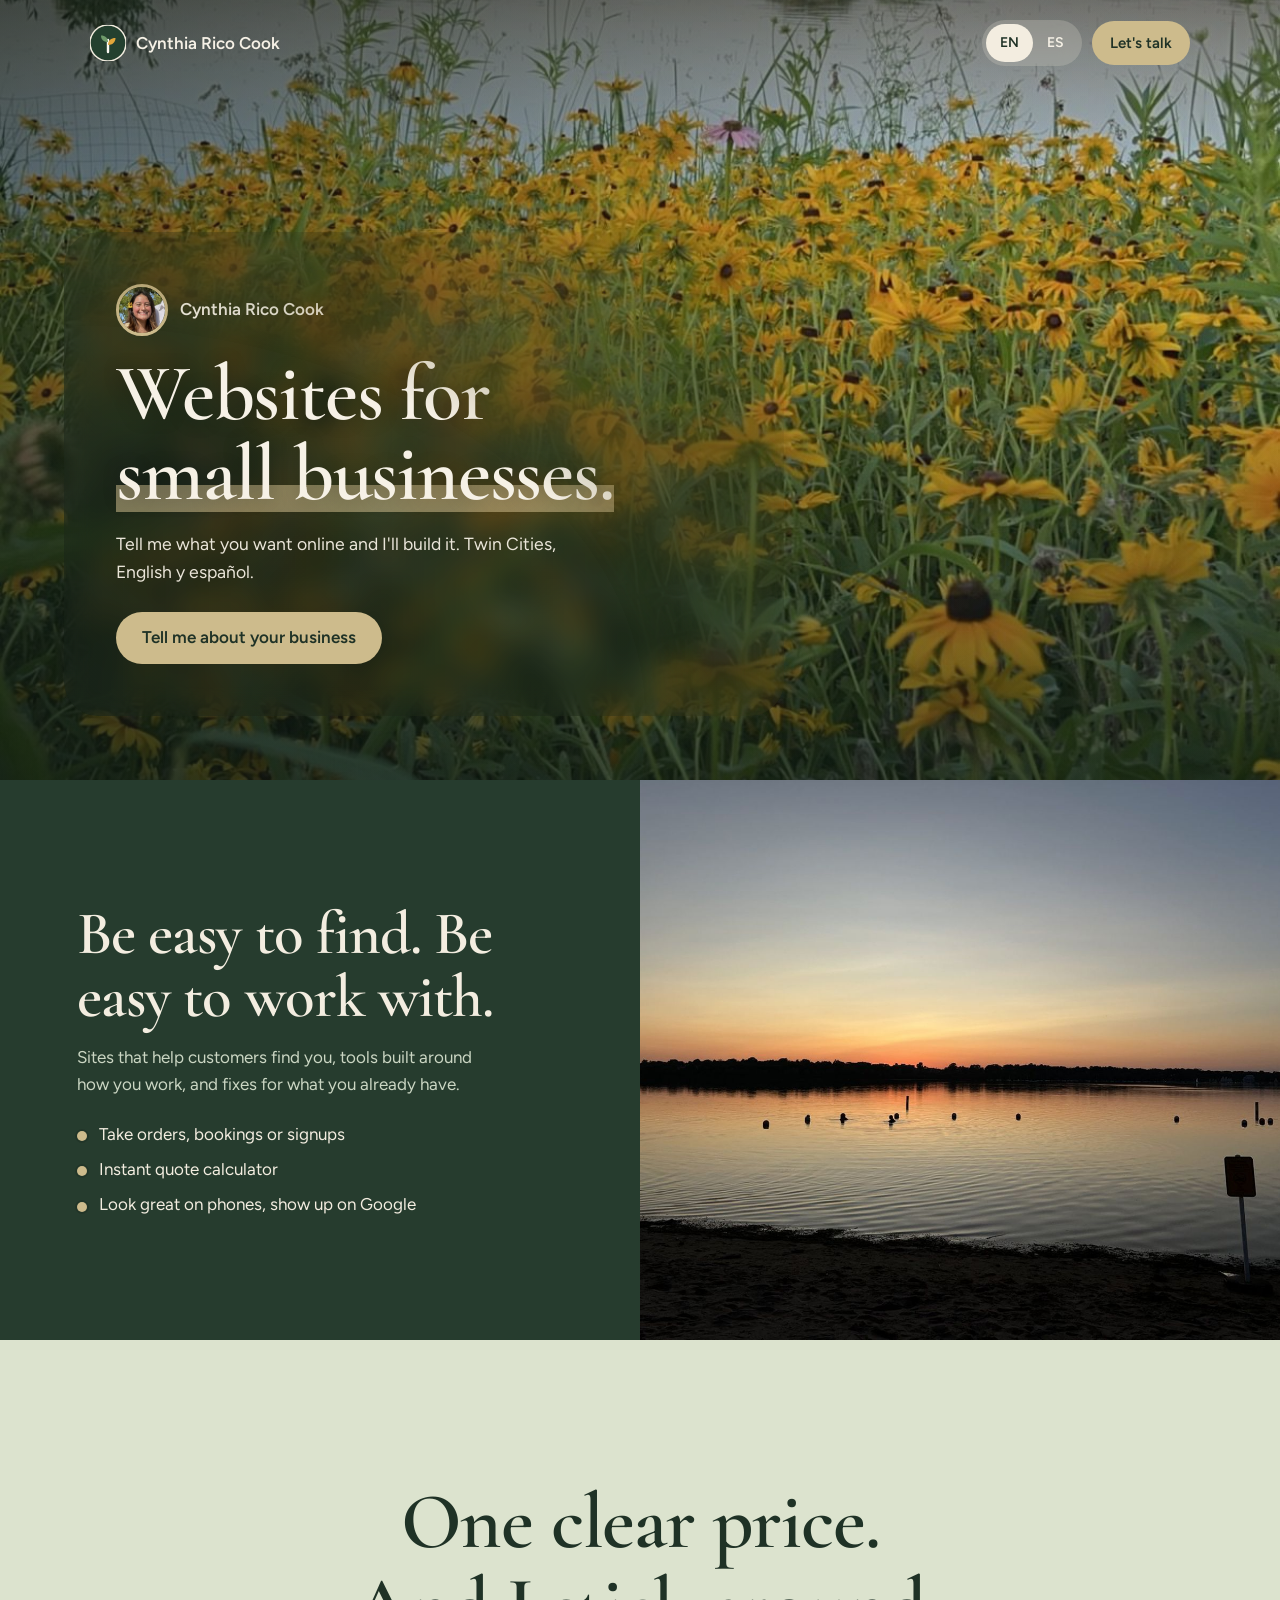
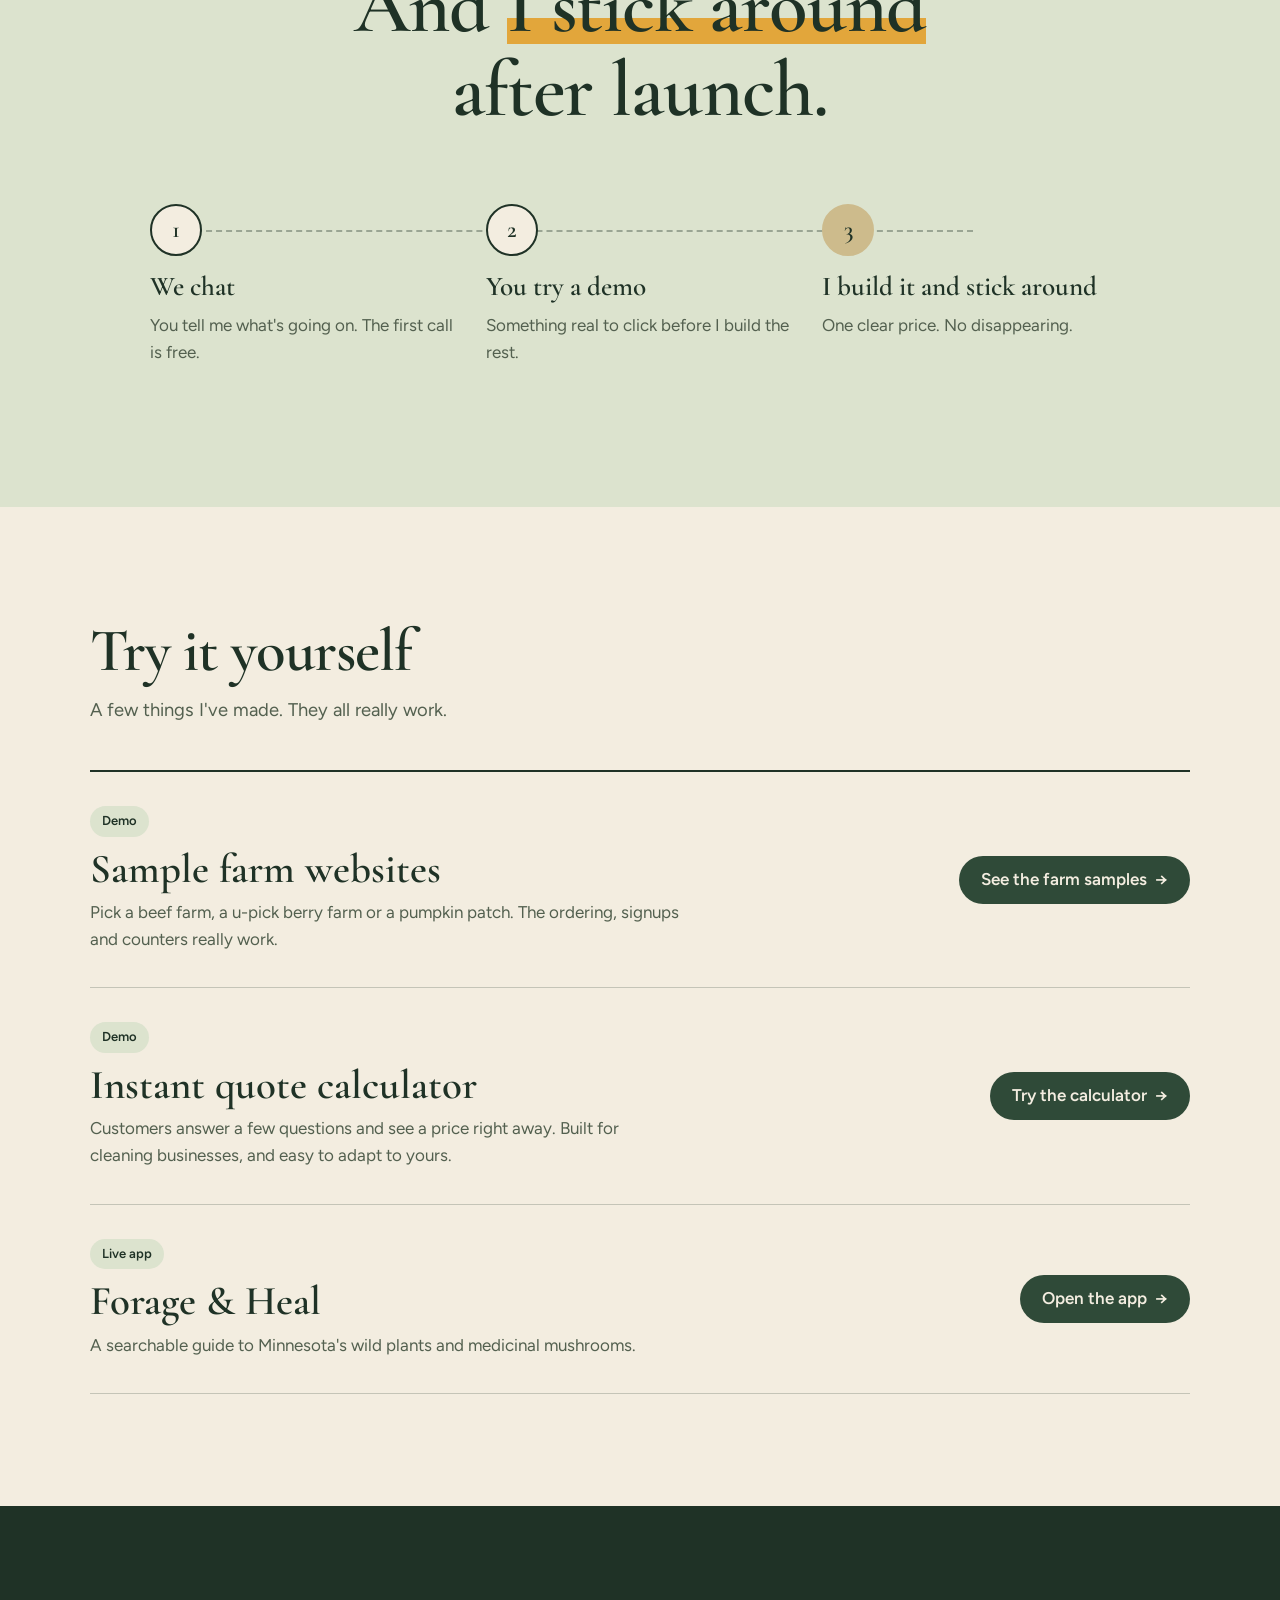
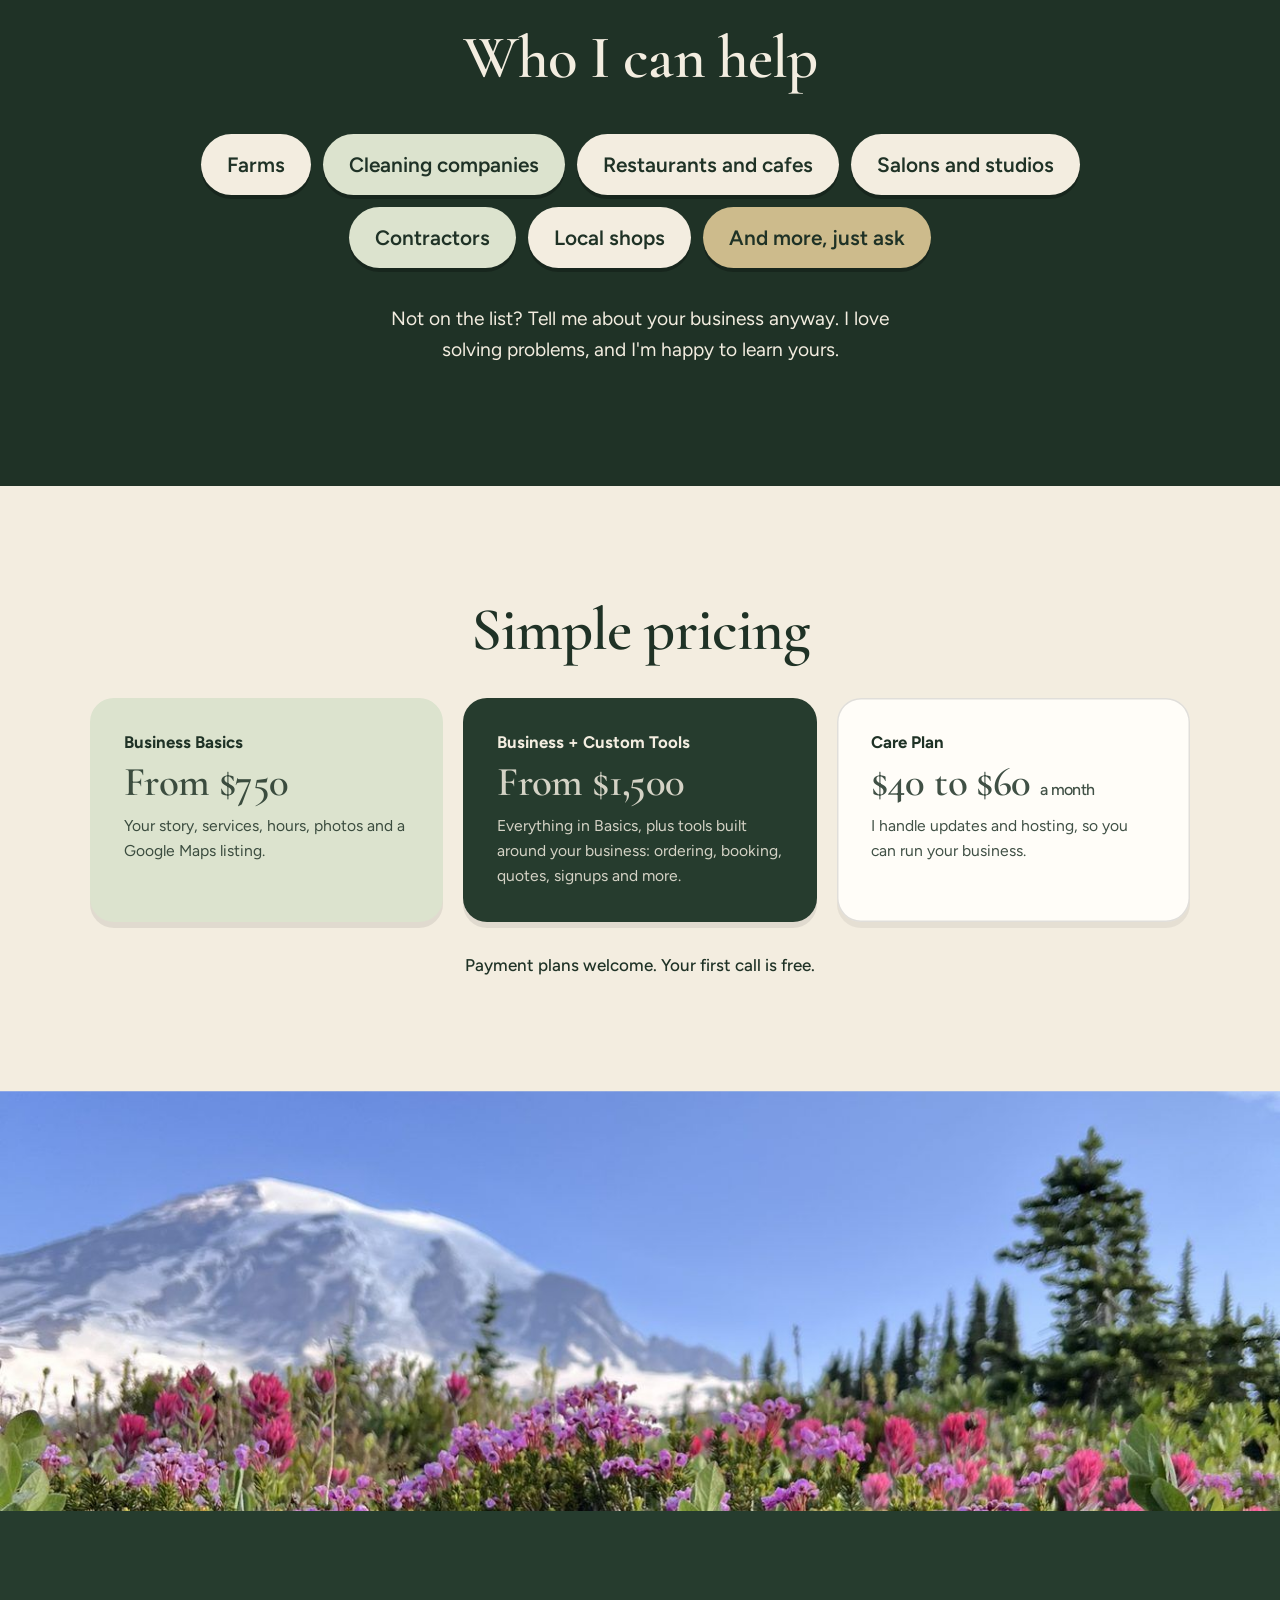
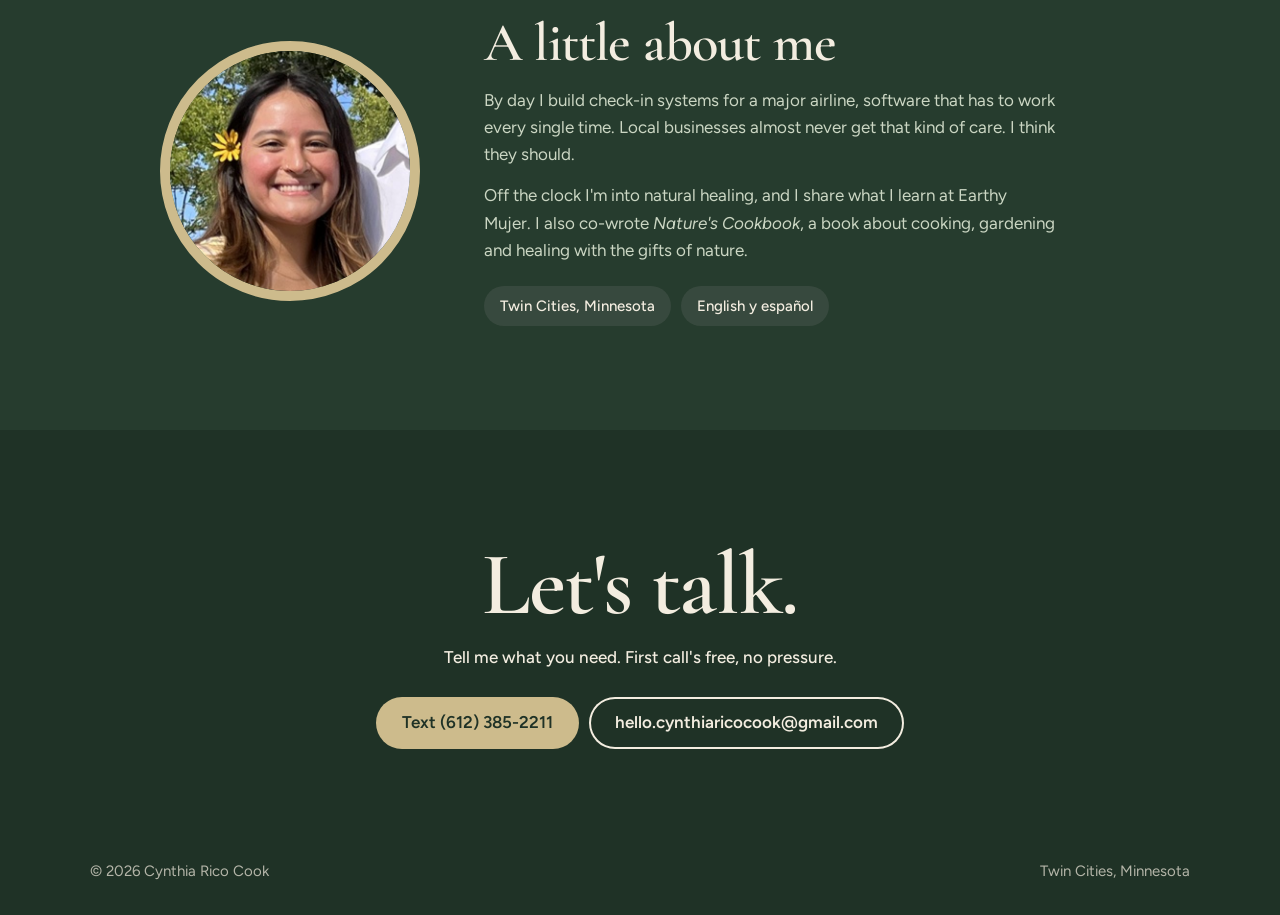
==== index.html @ c1bef74e "Remove services rows, turn demos into text rows Co-Authored-By: Claude Sonnet 5.5 <noreply@anthropic" ====
<!DOCTYPE html>

<html lang="en">
<head>
<meta charset="utf-8"/>
<meta content="width=device-width, initial-scale=1" name="viewport"/>
<title>Cynthia Rico Cook | Websites and web tools for your business</title>
<meta content="I build websites and web tools for your business: sites that get you found, tools built around how you work, and fixes for what you already have. English y español. Twin Cities, Minnesota." name="description"/>
<link href="https://ricocynthia.github.io/web/" rel="canonical"/>
<link href="https://ricocynthia.github.io/web/" hreflang="en" rel="alternate"/>
<link href="https://ricocynthia.github.io/web/es/" hreflang="es" rel="alternate"/>
<link href="https://ricocynthia.github.io/web/" hreflang="x-default" rel="alternate"/>
<link href="favicon.svg" rel="icon" type="image/svg+xml"/>
<meta content="website" property="og:type"/>
<meta content="Cynthia Rico Cook" property="og:site_name"/>
<meta content="Cynthia Rico Cook | Websites and web tools for your business" property="og:title"/>
<meta content="I build websites and web tools for your business: sites that get you found, tools built around how you work, and fixes for what you already have. English y español. Twin Cities, Minnesota." property="og:description"/>
<meta content="https://ricocynthia.github.io/web/" property="og:url"/>
<meta content="en_US" property="og:locale"/>
<meta content="https://ricocynthia.github.io/web/img/og.jpg" property="og:image"/>
<meta content="1200" property="og:image:width"/>
<meta content="630" property="og:image:height"/>
<meta content="A chaga mushroom shaped like a heart, growing on a birch tree" property="og:image:alt"/>
<meta content="summary_large_image" name="twitter:card"/>
<script type="application/ld+json">{"@context": "https://schema.org", "@type": "ProfessionalService", "name": "Cynthia Rico Cook", "description": "I build websites and web tools for your business: sites that get you found, tools built around how you work, and fixes for what you already have. English y español. Twin Cities, Minnesota.", "url": "https://ricocynthia.github.io/web/", "image": "https://ricocynthia.github.io/web/img/og.jpg", "inLanguage": "en", "knowsLanguage": ["en", "es"], "areaServed": {"@type": "Place", "name": "Minneapolis-Saint Paul, Minnesota"}, "address": {"@type": "PostalAddress", "addressRegion": "MN", "addressCountry": "US"}, "founder": {"@type": "Person", "name": "Cynthia Rico Cook"}, "makesOffer": [{"@type": "Offer", "itemOffered": {"@type": "Service", "name": "Websites"}}, {"@type": "Offer", "itemOffered": {"@type": "Service", "name": "Custom web tools for small businesses"}}, {"@type": "Offer", "itemOffered": {"@type": "Service", "name": "Website fixes and upkeep"}}]}</script>
<link href="https://fonts.googleapis.com" rel="preconnect"/>
<link crossorigin="" href="https://fonts.gstatic.com" rel="preconnect"/>
<link href="https://fonts.googleapis.com/css2?family=Cormorant+Garamond:wght@500;600&amp;family=Figtree:wght@400;500;600;700&amp;display=swap" rel="stylesheet"/>
<style>
/* Client site, chapters layout. Botanical palette: deep green, cream, sage, soft gold. Each section has its own shape. */
:root{
  --cream:#F3EDE0; --ink:#1F3226; --soft:#53604F; --gold:#CDBB8C; --marker:#E2A63B;
  --green:#263C2E; --deep:#1F3226; --sage:#DCE3CE; --btn:#2F4A38; --sage-text:#CBD6C3;
  --serif:'Cormorant Garamond',Georgia,serif; --sans:'Figtree',system-ui,sans-serif;
  --ease:cubic-bezier(.23,1,.32,1);
}
*{box-sizing:border-box}
html{scroll-behavior:smooth}
body{background:var(--cream);color:var(--ink);font:400 17px/1.6 var(--sans);margin:0;overflow-x:hidden}
h1,h2,h3,p,ul,ol{margin:0}
h1,h2,.big,.price{font-family:var(--serif);font-weight:600;letter-spacing:-.015em;text-wrap:balance}
a{color:inherit}
img{display:block;max-width:100%}
:focus-visible{outline:3px solid var(--marker);outline-offset:3px;border-radius:6px}
.in{width:min(1100px,100% - 32px);margin-inline:auto}
section,header{position:relative}
u{text-decoration:none;background:linear-gradient(transparent 62%,var(--gold) 62% 90%,transparent 90%) no-repeat;background-size:100% 100%;transition:background-size .8s var(--ease) .35s}
u.gd{background-image:linear-gradient(transparent 62%,var(--marker) 62% 90%,transparent 90%)}
u.pre{background-size:0% 100%}
u.pre.on{background-size:100% 100%}

.btn{display:inline-flex;align-items:center;justify-content:center;min-height:52px;padding:0 26px;border-radius:999px;background:var(--btn);color:var(--cream);font-weight:600;text-decoration:none;transition:transform .16s var(--ease),background .2s}
.btn:active{transform:scale(.97)}
.btn.sm{min-height:44px;padding:0 18px;font-size:15px}
.btn.gold{background:var(--gold);color:var(--deep)}
.btn.ghost{background:transparent;color:inherit;box-shadow:inset 0 0 0 2px currentColor}
@media (hover:hover) and (pointer:fine){.btn.gold:hover{background:#D8C99D}.btn.ghost:hover{background:rgba(243,237,224,.1)}}

/* hero */
.hero{min-height:min(92vh,780px);display:flex;flex-direction:column;color:#F6F1E6;isolation:isolate}
.hero-bg{position:absolute;inset:0;z-index:-1;background:linear-gradient(90deg,rgba(14,24,17,.55),rgba(14,24,17,.1) 70%),linear-gradient(0deg,rgba(14,24,17,.6),rgba(14,24,17,.04) 60%),linear-gradient(180deg,rgba(14,24,17,.45),rgba(14,24,17,0) 22%),var(--bg) center 68%/cover}
.nav{display:flex;align-items:center;justify-content:space-between;gap:12px;padding-block:calc(20px + env(safe-area-inset-top,0px)) 0}
.brand{display:flex;align-items:center;gap:10px;font-weight:600;text-decoration:none}
.brand svg{flex:none}
.nav-r{display:flex;align-items:center;gap:10px}
.lang{display:flex;background:rgba(243,237,224,.2);-webkit-backdrop-filter:blur(10px);backdrop-filter:blur(10px);border-radius:999px;padding:4px}
.lang span{display:none}
.lang a{text-decoration:none;font-size:14px;font-weight:600;padding:8px 14px;min-height:36px;display:inline-flex;align-items:center;border-radius:999px;color:#F6F1E6}
.lang a[aria-current="page"]{background:var(--cream);color:var(--ink)}
.hero .nav{margin-bottom:48px}
.hero .panel{margin:auto 0 0;width:min(720px,100% - 32px);margin-left:clamp(16px,5vw,64px);margin-bottom:clamp(28px,5vw,64px);padding:clamp(28px,4.5vw,52px);border-radius:34px;background:linear-gradient(90deg,rgba(20,32,24,.34),rgba(20,32,24,.08));-webkit-backdrop-filter:blur(14px);backdrop-filter:blur(14px);-webkit-mask-image:radial-gradient(130% 130% at 0 100%,#000 62%,transparent 100%);mask-image:radial-gradient(130% 130% at 0 100%,#000 62%,transparent 100%)}
.me{display:flex;align-items:center;gap:12px;font-weight:600}
.me img{width:52px;height:52px;border-radius:50%;object-fit:cover;border:3px solid var(--gold)}
.hero h1{font-size:clamp(2.8rem,6.6vw,5rem);line-height:1;margin-top:18px;max-width:14ch;text-shadow:0 1px 18px rgba(0,0,0,.25)}
.hero h1 u{background-image:linear-gradient(transparent 62%,rgba(205,187,140,.55) 62% 90%,transparent 90%)}
.hero p.lead{margin-top:16px;max-width:44ch;font-size:1.1rem;color:rgba(246,241,230,.94)}
.hero .panel .btn{margin-top:26px}

/* easy to find */
.split{display:grid;grid-template-columns:1fr 1fr;min-height:560px}
.split .txt{background:var(--green);color:var(--cream);display:flex;flex-direction:column;justify-content:center;padding:clamp(32px,6vw,80px)}
.split h2{font-size:clamp(2.3rem,5vw,3.8rem);line-height:1.04}
.split p{color:var(--sage-text);margin-top:16px;max-width:38ch}
.split .list{list-style:none;padding:0;margin:22px 0 0;display:grid;gap:8px}
.split .list li{padding-left:22px;position:relative}
.split .list li::before{content:'';position:absolute;left:0;top:.62em;width:10px;height:10px;border-radius:50%;background:var(--gold);box-shadow:0 0 0 2px rgba(0,0,0,.12)}
.split .pic{background:var(--bg) 42% 50%/cover;min-height:320px}

/* one clear price + how it goes */
.how{background:var(--sage);color:var(--ink);padding-block:clamp(72px,11vw,140px);text-align:center}
.how .big{font-size:clamp(2.4rem,6.2vw,5.2rem);line-height:1.06;max-width:18ch;margin:0 auto}
.stops{list-style:none;padding:0;margin:clamp(40px,6vw,72px) auto 0;display:grid;grid-template-columns:repeat(3,minmax(0,1fr));gap:28px;position:relative;text-align:left;max-width:980px}
.stops::before{content:'';position:absolute;top:26px;left:26px;right:16%;border-top:2px dashed rgba(31,50,38,.35)}
.stop{display:flex;flex-direction:column;gap:10px;position:relative}
.num{width:52px;height:52px;border-radius:50%;background:var(--cream);border:2px solid var(--ink);display:grid;place-items:center;font:600 1.5rem/1 var(--serif)}
.stop:last-child .num{background:var(--gold);border-color:var(--gold)}
.stop h3{font-family:var(--serif);font-weight:600;font-size:1.7rem;line-height:1.1;margin-top:6px}
.stop p{color:var(--soft);max-width:28ch}

/* work */
.work{padding-block:clamp(64px,9vw,112px)}
.work h2,.pricing h2{font-size:clamp(2.3rem,5vw,3.8rem);line-height:1.05}
.work .lead{margin-top:14px;color:var(--soft);font-size:1.15rem}
.demos{margin-top:clamp(28px,4vw,44px);border-top:2px solid var(--ink)}
.demo{display:grid;grid-template-columns:minmax(0,1fr) auto;gap:16px 32px;align-items:center;padding:clamp(22px,3vw,34px) 0;border-bottom:1.5px solid rgba(31,50,38,.22);text-decoration:none;transition:padding .28s var(--ease)}
.demo h3{font-family:var(--serif);font-weight:600;font-size:clamp(1.9rem,3.2vw,2.6rem);line-height:1.08;margin-top:10px}
.demo p{color:var(--soft);max-width:54ch;margin-top:8px}
.tag{display:inline-block;background:var(--sage);color:var(--ink);font-size:13px;font-weight:600;padding:5px 12px;border-radius:999px}
.go{display:inline-flex;align-items:center;gap:8px;min-height:48px;padding:0 22px;border-radius:999px;background:var(--btn);color:var(--cream);font-weight:600;white-space:nowrap;transition:transform .2s var(--ease),background .2s}
.go::after{content:'\2192';transition:transform .25s var(--ease)}
.demo:active .go{transform:scale(.97)}
@media (hover:hover) and (pointer:fine){.demo:hover .go{background:var(--deep)}.demo:hover .go::after{transform:translateX(4px)}.demo:hover{padding-left:12px}}

/* who I can help */
.who{background:var(--deep);color:var(--cream);padding:clamp(64px,10vw,120px) 16px;text-align:center}
.who .in{width:min(980px,100%)}
.who h2{font-size:clamp(2.3rem,5vw,3.8rem);line-height:1.05}
.pills{list-style:none;padding:0;margin:clamp(28px,4vw,44px) 0 0;display:flex;flex-wrap:wrap;gap:12px;justify-content:center}
.pills li{background:var(--cream);color:var(--ink);border-radius:999px;padding:14px 26px;font-size:clamp(1.05rem,1.8vw,1.3rem);font-weight:600;box-shadow:0 4px 0 rgba(0,0,0,.25);transition:transform .22s var(--ease)}
.pills li:nth-child(3n+2){background:var(--sage)}
.pills li.more{background:var(--gold)}
@media (hover:hover) and (pointer:fine){.pills li:hover{transform:translateY(-4px) rotate(-1.5deg)}}
.pills li:active{transform:scale(.97)}
.who .open{margin:clamp(24px,3.5vw,36px) auto 0;max-width:46ch;font-size:clamp(1.05rem,1.6vw,1.2rem);opacity:.92}

/* pricing */
.pricing{padding:clamp(64px,10vw,112px) 16px;text-align:center}
.pricing .in{width:min(1100px,100%)}
.plans{display:grid;grid-template-columns:repeat(3,minmax(0,1fr));gap:20px;margin-top:36px;text-align:left}
.plan{border-radius:24px;padding:clamp(24px,3vw,34px);box-shadow:0 6px 0 rgba(0,0,0,.08);transition:transform .28s var(--ease),box-shadow .28s var(--ease),opacity .6s var(--ease)}
.plan.p1{background:var(--sage);color:var(--ink)}
.plan.p2{background:var(--green);color:var(--cream)}
.plan.p3{background:#FFFDF8;color:var(--ink);box-shadow:inset 0 0 0 1.5px rgba(0,0,0,.12),0 6px 0 rgba(0,0,0,.06)}
.plan h3{font:700 1.05rem/1.2 var(--sans)}
.plan .price{font-size:clamp(2rem,3.2vw,2.7rem);line-height:1.1;margin:8px 0}
.plan .price small{font:500 1rem/1 var(--sans)}
.plan p{font-size:.98rem;opacity:.85}
.plan:active{transform:scale(.98)}
@media (hover:hover) and (pointer:fine){.plan:hover{transform:translateY(-8px);box-shadow:0 16px 0 rgba(0,0,0,.08)}.plan.p3:hover{box-shadow:inset 0 0 0 1.5px rgba(0,0,0,.12),0 16px 0 rgba(0,0,0,.06)}}
.pricing .pf{margin-top:30px;opacity:.85;font-weight:500}

/* photo strip */
.band{height:clamp(220px,34vw,420px);background:var(--bg) center 34%/cover}

/* about */
.about{background:var(--green);color:var(--cream);padding:clamp(56px,9vw,104px) 16px}
.about .in{width:min(960px,100%);display:grid;grid-template-columns:auto minmax(0,1fr);gap:clamp(28px,5vw,64px);align-items:center}
.round{width:clamp(170px,22vw,260px);aspect-ratio:1;border-radius:50%;overflow:hidden;border:10px solid var(--gold)}
.round img{width:100%;height:100%;object-fit:cover}
.about h2{font-size:clamp(2.3rem,4.4vw,3.4rem);line-height:1.06}
.about p{color:var(--sage-text);margin-top:14px;max-width:52ch}
.chips{display:flex;flex-wrap:wrap;gap:10px;margin:22px 0 0;padding:0;list-style:none}
.chips li{background:rgba(127,127,127,.2);border-radius:999px;padding:8px 16px;font-size:15px;font-weight:500}

/* contact */
.contact{background:var(--deep);color:var(--cream);padding:clamp(56px,9vw,110px) 16px;text-align:center}
.contact h2{font-size:clamp(2.8rem,7.4vw,5.6rem);line-height:1}
.contact p{margin:14px auto 0;max-width:36ch;font-weight:500;opacity:.92}
.reach{display:flex;flex-wrap:wrap;gap:10px;justify-content:center;margin-top:26px}
footer{background:var(--deep);color:rgba(243,237,224,.7);display:flex;flex-wrap:wrap;gap:8px;justify-content:space-between;font-size:15px;padding:0 max(16px,calc((100% - 1100px)/2)) calc(32px + env(safe-area-inset-bottom,0px))}

/* motion */
.rv{opacity:0;transform:translateY(18px);transition:opacity .6s var(--ease),transform .6s var(--ease)}
.rv.on{opacity:1;transform:none}
.d1{transition-delay:.08s}.d2{transition-delay:.16s}.d3{transition-delay:.24s}.d4{transition-delay:.32s}
.pic.rv,.band.rv{opacity:1;transform:none;clip-path:inset(0 0 94% 0);transition:clip-path .9s var(--ease)}
.pic.rv.on,.band.rv.on{clip-path:inset(0 0 0 0)}
.round.rv{transform:scale(.92);transition:opacity .6s var(--ease),transform .7s var(--ease)}
.round.rv.on{transform:none}
.panel.rv{transform:translateY(26px) scale(.98)}
.panel.rv.on{transform:none}
.plan.rv{transition:transform .28s var(--ease),box-shadow .28s var(--ease),opacity .6s var(--ease)}
.plan.rv:not(.on){transform:translateY(22px) scale(.97)}
.plan.rv.on:nth-child(2){transition-delay:.1s,0s,.1s}
.plan.rv.on:nth-child(3){transition-delay:.2s,0s,.2s}
.plan.rv.done{transition-delay:0s!important}
@media (prefers-reduced-motion:reduce){
  html{scroll-behavior:auto}
  .rv,.pic.rv,.band.rv,.round.rv,.panel.rv,.plan.rv{opacity:1!important;transform:none!important;clip-path:none!important;transition:none!important}
  u.pre{background-size:100% 100%}
}

@media (max-width:860px){
  .split{grid-template-columns:1fr}
  .demo{grid-template-columns:1fr}
  .plans{grid-template-columns:1fr}
  .stops{grid-template-columns:1fr;gap:28px}
  .stops::before{top:26px;bottom:26px;left:25px;right:auto;border-top:0;border-left:2px dashed rgba(31,50,38,.35)}
  .stop{display:grid;grid-template-columns:52px 1fr;column-gap:16px}
  .stop .num{grid-row:span 2}
  .stop h3{margin-top:10px}
  .about .in{grid-template-columns:1fr;justify-items:center;text-align:center}
  .chips{justify-content:center}
}
@media (max-width:520px){
  .nav .btn{display:none}
}
</style>
</head>
<body>
<header class="hero">
<div aria-label="Black-eyed Susans blooming beside a lake in the Twin Cities" class="hero-bg" role="img" style="--bg:url(img/hero-susans.jpg)"></div>
<div class="in nav">
<a class="brand" href="#top" id="top">
<svg aria-hidden="true" height="36" viewbox="0 0 36 36" width="36"><circle cx="18" cy="18" fill="#24402F" r="18" stroke="#F3EDE0" stroke-width="1.5"></circle><path d="M18 27c0-6 0-9 0-12" fill="none" stroke="#FBF8F3" stroke-linecap="round" stroke-width="2.4"></path><path d="M18 17c-4.5 0-7-2.6-7-6.5 4.2 0 7 2.4 7 6.5Z" fill="#6E9A6A"></path><path d="M18 20c4.5 0 7.5-2.8 7.5-7-4.4 0-7.5 2.6-7.5 7Z" fill="#E2A63B"></path></svg>
<span>Cynthia Rico Cook</span>
</a>
<div class="nav-r">
<div aria-label="Language / Idioma" class="lang" role="group"><a aria-current="page" href="./">EN</a><span>/</span><a href="es/" hreflang="es">ES</a></div>
<a class="btn sm gold" href="#contact">Let's talk</a>
</div>
</div>
<div class="panel">
<div class="me"><img alt="" height="52" src="img/cynthia.jpg" width="52"/><span>Cynthia Rico Cook</span></div>
<h1>Websites for <u>small businesses.</u></h1>
<p class="lead">Tell me what you want online and I'll build it. Twin Cities, English y español.</p>
<a class="btn gold" href="#contact">Tell me about your business</a>
</div>
</header>
<section class="split">
<div class="txt">
<h2>Be easy to find. Be easy to work with.</h2>
<p>Sites that help customers find you, tools built around how you work, and fixes for what you already have.</p>
<ul class="list">
<li>Take orders, bookings or signups</li>
<li>Instant quote calculator</li>
<li>Look great on phones, show up on Google</li>
</ul>
</div>
<div aria-label="A lake at sunset with the sky turning orange" class="pic" role="img" style="--bg:url(img/lake-sunset.jpg)"></div>
</section>
<section class="how">
<div class="in">
<p class="big">One clear price. And <u class="gd">I stick around</u> after launch.</p>
<ol class="stops">
<li class="stop"><span class="num">1</span><h3>We chat</h3><p>You tell me what's going on. The first call is free.</p></li>
<li class="stop"><span class="num">2</span><h3>You try a demo</h3><p>Something real to click before I build the rest.</p></li>
<li class="stop"><span class="num">3</span><h3>I build it and stick around</h3><p>One clear price. No disappearing.</p></li>
</ol>
</div>
</section>
<section class="work" id="work">
<div class="in">
<h2>Try it yourself</h2>
<p class="lead">A few things I've made. They all really work.</p>
<div class="demos">
<a class="demo" href="farm-demo/">
<div><span class="tag">Demo</span><h3>Sample farm websites</h3>
<p>Pick a beef farm, a u-pick berry farm or a pumpkin patch. The ordering, signups and counters really work.</p></div>
<span class="go">See the farm samples</span>
</a>
<a class="demo" href="quote-demo/">
<div><span class="tag">Demo</span><h3>Instant quote calculator</h3>
<p>Customers answer a few questions and see a price right away. Built for cleaning businesses, and easy to adapt to yours.</p></div>
<span class="go">Try the calculator</span>
</a>
<a class="demo" href="https://ricocynthia.github.io/forage-and-heal/">
<div><span class="tag">Live app</span><h3>Forage &amp; Heal</h3>
<p>A searchable guide to Minnesota's wild plants and medicinal mushrooms.</p></div>
<span class="go">Open the app</span>
</a>
</div>
</div>
</section>
<section class="who" id="who">
<div class="in">
<h2>Who I can help</h2>
<ul class="pills">
<li>Farms</li>
<li>Cleaning companies</li>
<li>Restaurants and cafes</li>
<li>Salons and studios</li>
<li>Contractors</li>
<li>Local shops</li>
<li class="more">And more, just ask</li>
</ul>
<p class="open">Not on the list? Tell me about your business anyway. I love solving problems, and I'm happy to learn yours.</p>
</div>
</section>
<section class="pricing" id="pricing">
<div class="in">
<h2>Simple pricing</h2>
<div class="plans">
<div class="plan p1">
<h3>Business Basics</h3>
<p class="price">From $750</p>
<p>Your story, services, hours, photos and a Google Maps listing.</p>
</div>
<div class="plan p2">
<h3>Business + Custom Tools</h3>
<p class="price">From $1,500</p>
<p>Everything in Basics, plus tools built around your business: ordering, booking, quotes, signups and more.</p>
</div>
<div class="plan p3">
<h3>Care Plan</h3>
<p class="price">$40 to $60 <small>a month</small></p>
<p>I handle updates and hosting, so you can run your business.</p>
</div>
</div>
<p class="pf">Payment plans welcome. Your first call is free.</p>
</div>
</section>
<div aria-label="Wildflowers in front of a snowy Mount Rainier" class="band" role="img" style="--bg:url(img/rainier-wildflowers.jpg)"></div>
<section class="about" id="about">
<div class="in">
<div class="round"><img alt="Cynthia smiling outdoors with a yellow flower in her hair" loading="lazy" src="img/cynthia.jpg"/></div>
<div>
<h2>A little about me</h2>
<p>By day I build check-in systems for a major airline, software that has to work every single time. Local businesses almost never get that kind of care. I think they should.</p>
<p>Off the clock I'm into natural healing, and I share what I learn at Earthy Mujer. I also co-wrote <i>Nature's Cookbook</i>, a book about cooking, gardening and healing with the gifts of nature.</p>
<ul class="chips">
<li>Twin Cities, Minnesota</li>
<li>English y español</li>
</ul>
</div>
</div>
</section>
<section class="contact" id="contact">
<div class="in">
<h2>Let's talk.</h2>
<p>Tell me what you need. First call's free, no pressure.</p>
<div class="reach"><a class="btn gold" href="sms:+16123852211">Text (612) 385-2211</a><a class="btn ghost" href="mailto:hello.cynthiaricocook@gmail.com">hello.cynthiaricocook@gmail.com</a></div>
</div>
</section>
<footer><span>© 2026 Cynthia Rico Cook</span><span>Twin Cities, Minnesota</span></footer>
<script>
(function(){
  if(!('IntersectionObserver' in window))return;
  var map=[['.panel',0],['.split h2',0],['.split .txt p',1],['.split .list li',2],['.split .pic',0],
    ['.how .big',0],['.stop',0],
    ['.work h2',0],['.work .lead',1],['.demo',0],['.who h2',0],['.pills li',0],['.who .open',4],
    ['.pricing h2',0],['.plan',0],['.pricing .pf',0],['.band',0],['.about .round',0],['.about h2',0],['.about p',1],['.chips li',2],
    ['.contact h2',0],['.contact p',1],['.reach',2]];
  var els=[];
  map.forEach(function(m){
    document.querySelectorAll(m[0]).forEach(function(e,i){
      e.classList.add('rv');
      var d=m[1]?Math.min(4,m[1]+i):0; if(d)e.classList.add('d'+d);
      if(m[0]==='.pills li')e.style.transitionDelay=(i*70)+'ms';
      if(m[0]==='.stop'||m[0]==='.demo')e.style.transitionDelay=(i*100)+'ms';
      els.push(e);
    });
  });
  document.querySelectorAll('u').forEach(function(u){u.classList.add('pre');els.push(u)});
  function mk(th,rm){return new IntersectionObserver(function(es){es.forEach(function(x){
    if(!x.isIntersecting)return; var t=x.target; t.classList.add('on'); this.unobserve(t);
    if(t.classList.contains('plan'))setTimeout(function(){t.classList.add('done')},1100);
  },this)},{threshold:th,rootMargin:rm})}
  var o=mk(.2,'0px 0px -6% 0px'),o2=mk(0,'0px 0px -12% 0px');
  els.forEach(function(e){(e.classList.contains('pic')||e.classList.contains('band')?o2:o).observe(e)});
})();
</script>
</body>
</html>
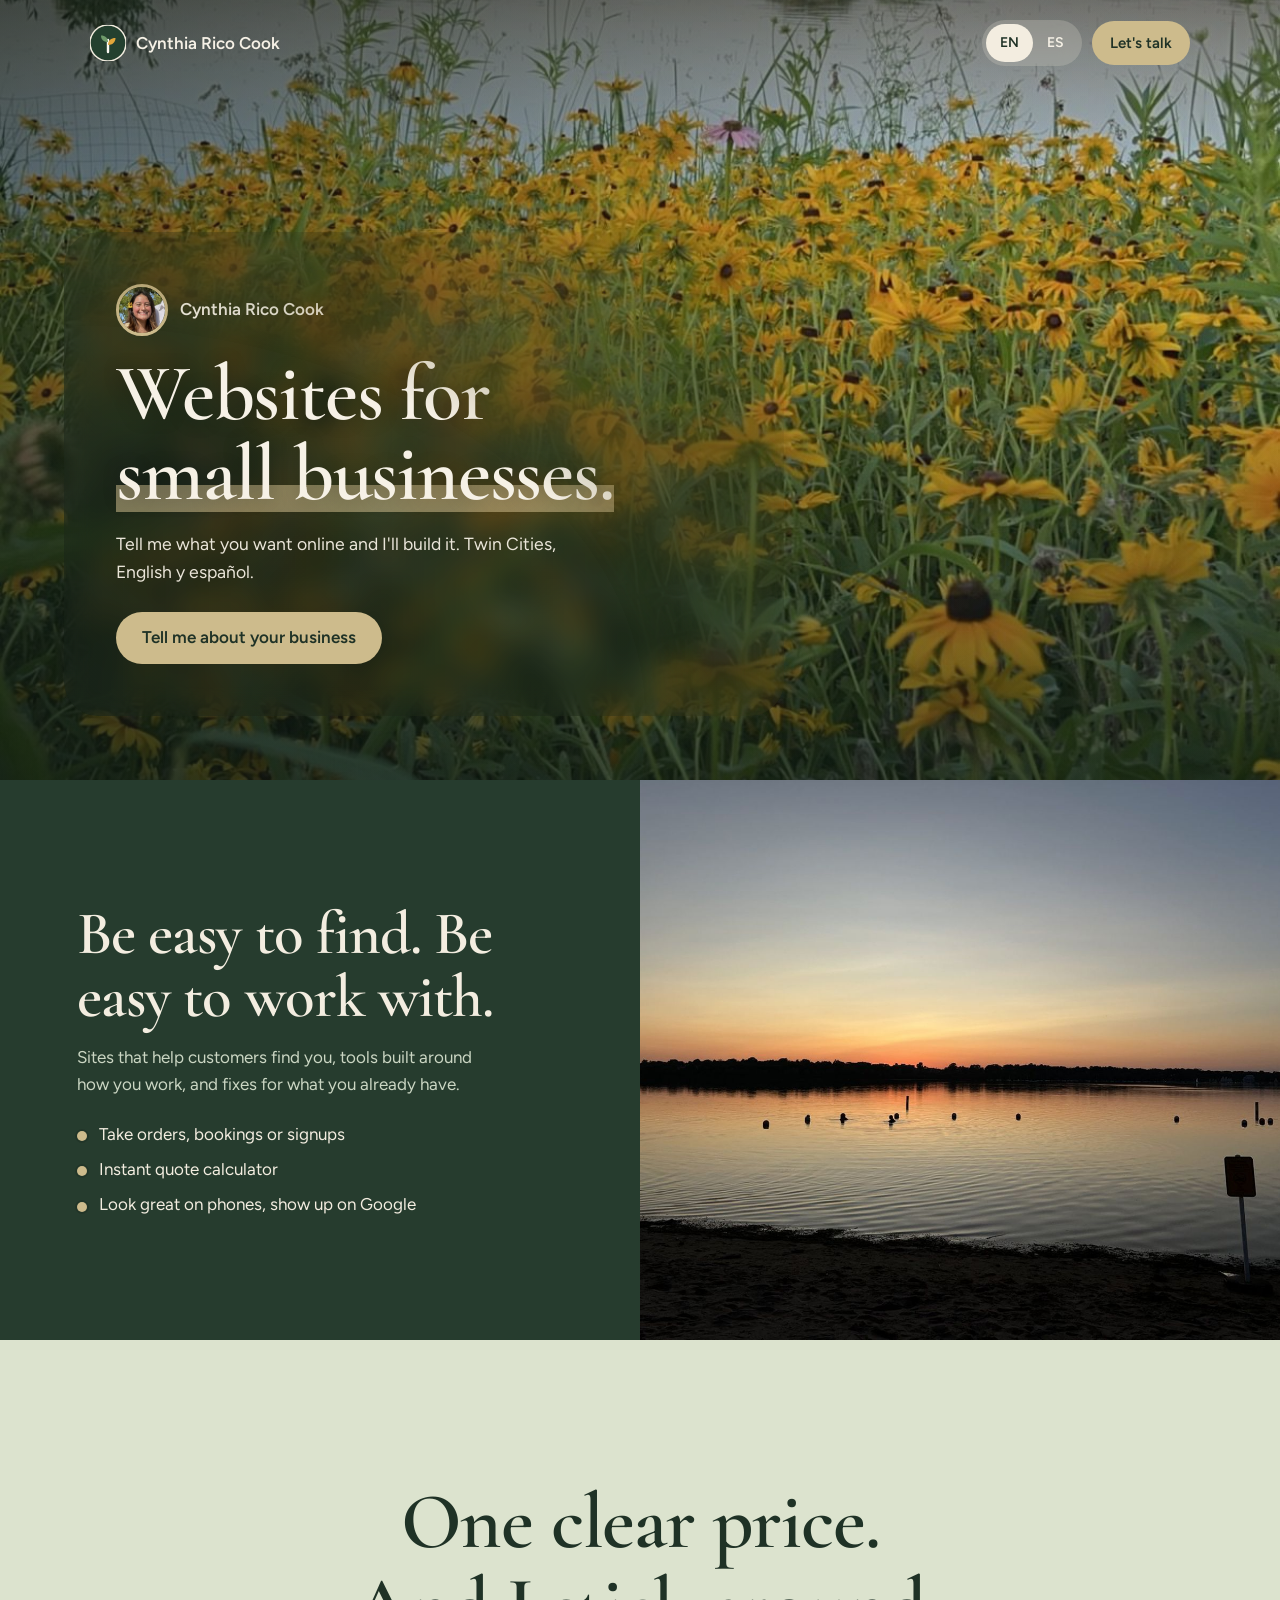
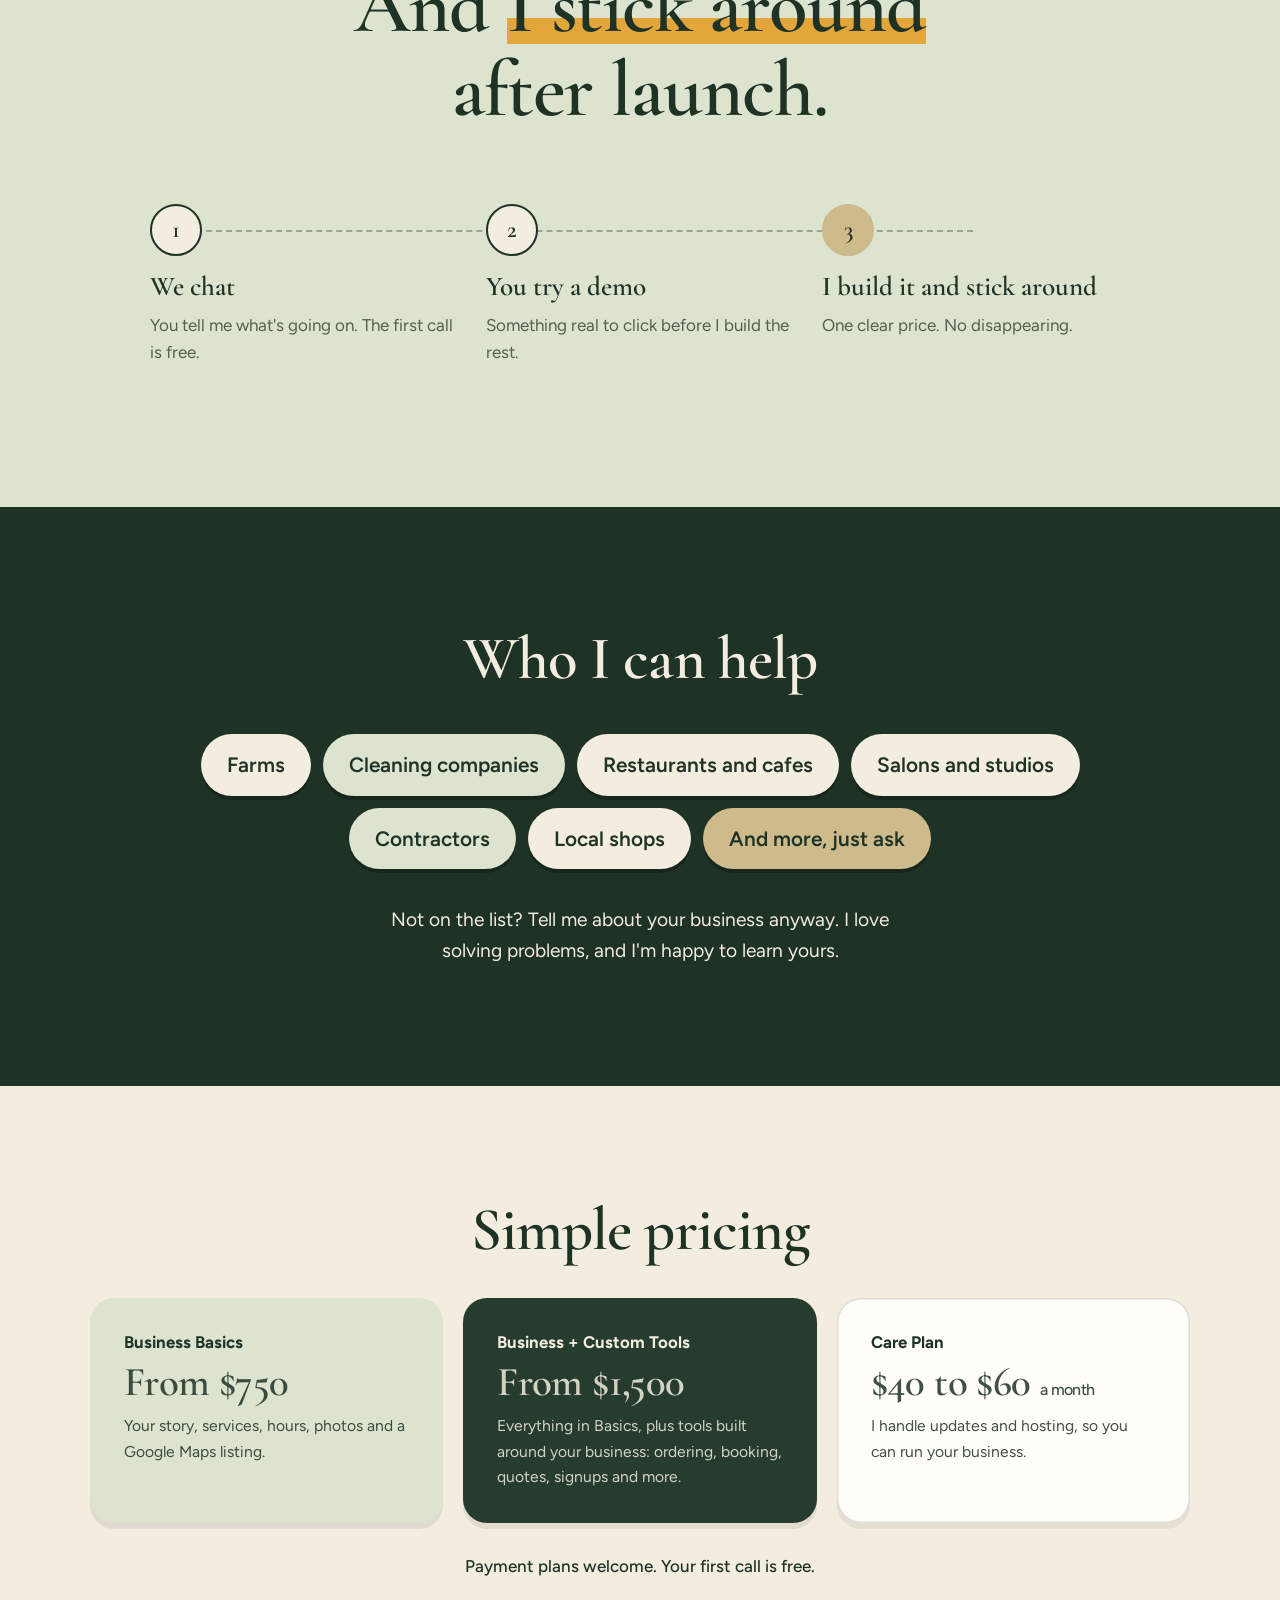
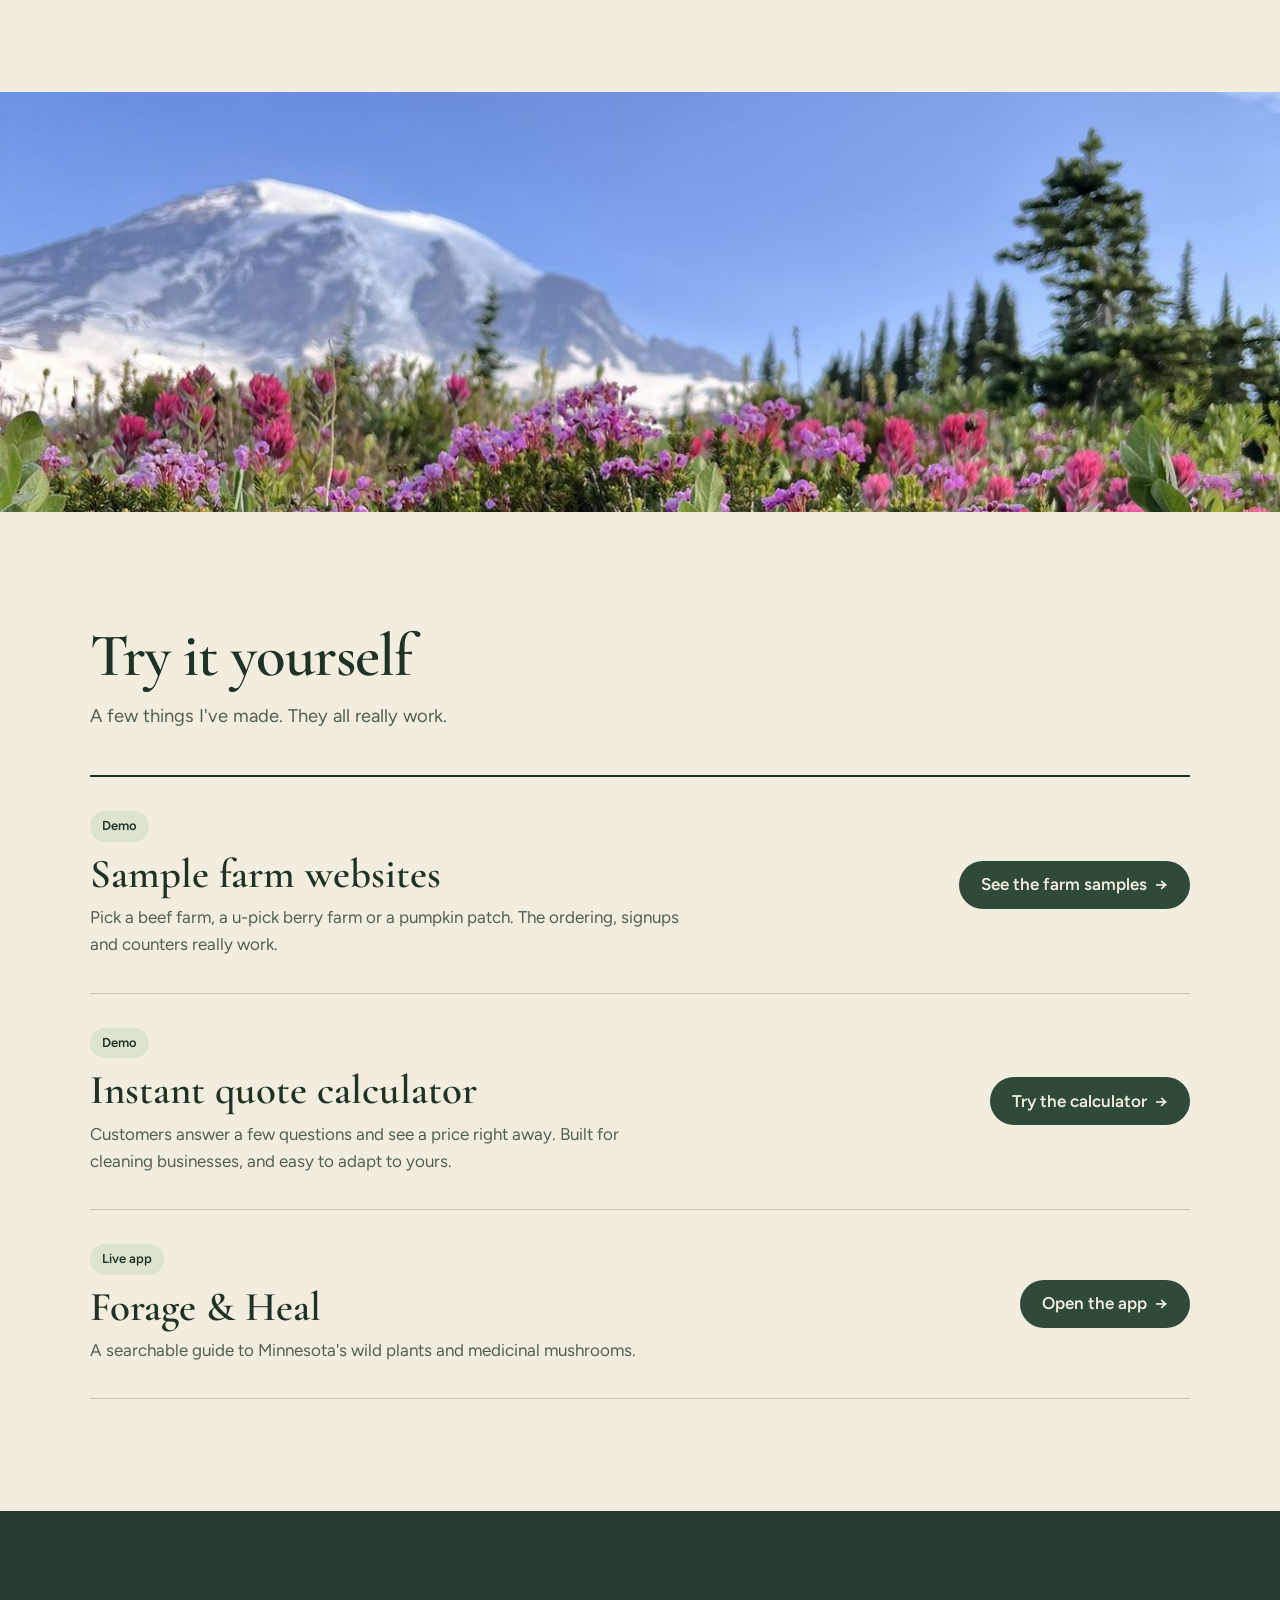
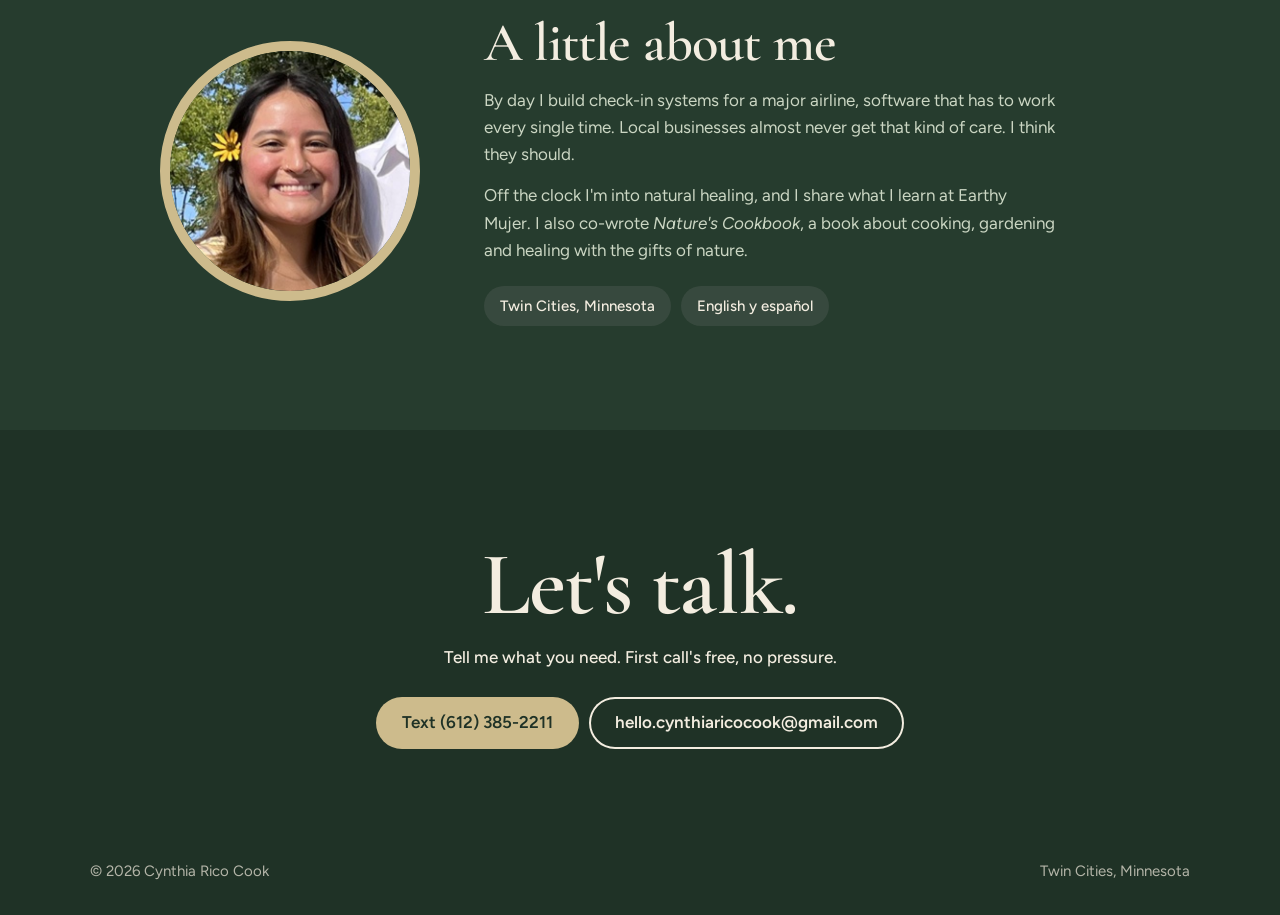
==== commit f474f479: "Reorder: who and pricing earlier, demos after the photo strip Co-Authored-By: Claude Sonnet 5.5 <nor" ====
--- a/index.html
+++ b/index.html
@@ -239,6 +239,45 @@
 </ol>
 </div>
 </section>
+<section class="who" id="who">
+<div class="in">
+<h2>Who I can help</h2>
+<ul class="pills">
+<li>Farms</li>
+<li>Cleaning companies</li>
+<li>Restaurants and cafes</li>
+<li>Salons and studios</li>
+<li>Contractors</li>
+<li>Local shops</li>
+<li class="more">And more, just ask</li>
+</ul>
+<p class="open">Not on the list? Tell me about your business anyway. I love solving problems, and I'm happy to learn yours.</p>
+</div>
+</section>
+<section class="pricing" id="pricing">
+<div class="in">
+<h2>Simple pricing</h2>
+<div class="plans">
+<div class="plan p1">
+<h3>Business Basics</h3>
+<p class="price">From $750</p>
+<p>Your story, services, hours, photos and a Google Maps listing.</p>
+</div>
+<div class="plan p2">
+<h3>Business + Custom Tools</h3>
+<p class="price">From $1,500</p>
+<p>Everything in Basics, plus tools built around your business: ordering, booking, quotes, signups and more.</p>
+</div>
+<div class="plan p3">
+<h3>Care Plan</h3>
+<p class="price">$40 to $60 <small>a month</small></p>
+<p>I handle updates and hosting, so you can run your business.</p>
+</div>
+</div>
+<p class="pf">Payment plans welcome. Your first call is free.</p>
+</div>
+</section>
+<div aria-label="Wildflowers in front of a snowy Mount Rainier" class="band" role="img" style="--bg:url(img/rainier-wildflowers.jpg)"></div>
 <section class="work" id="work">
 <div class="in">
 <h2>Try it yourself</h2>
@@ -262,45 +301,6 @@
 </div>
 </div>
 </section>
-<section class="who" id="who">
-<div class="in">
-<h2>Who I can help</h2>
-<ul class="pills">
-<li>Farms</li>
-<li>Cleaning companies</li>
-<li>Restaurants and cafes</li>
-<li>Salons and studios</li>
-<li>Contractors</li>
-<li>Local shops</li>
-<li class="more">And more, just ask</li>
-</ul>
-<p class="open">Not on the list? Tell me about your business anyway. I love solving problems, and I'm happy to learn yours.</p>
-</div>
-</section>
-<section class="pricing" id="pricing">
-<div class="in">
-<h2>Simple pricing</h2>
-<div class="plans">
-<div class="plan p1">
-<h3>Business Basics</h3>
-<p class="price">From $750</p>
-<p>Your story, services, hours, photos and a Google Maps listing.</p>
-</div>
-<div class="plan p2">
-<h3>Business + Custom Tools</h3>
-<p class="price">From $1,500</p>
-<p>Everything in Basics, plus tools built around your business: ordering, booking, quotes, signups and more.</p>
-</div>
-<div class="plan p3">
-<h3>Care Plan</h3>
-<p class="price">$40 to $60 <small>a month</small></p>
-<p>I handle updates and hosting, so you can run your business.</p>
-</div>
-</div>
-<p class="pf">Payment plans welcome. Your first call is free.</p>
-</div>
-</section>
-<div aria-label="Wildflowers in front of a snowy Mount Rainier" class="band" role="img" style="--bg:url(img/rainier-wildflowers.jpg)"></div>
 <section class="about" id="about">
 <div class="in">
 <div class="round"><img alt="Cynthia smiling outdoors with a yellow flower in her hair" loading="lazy" src="img/cynthia.jpg"/></div>
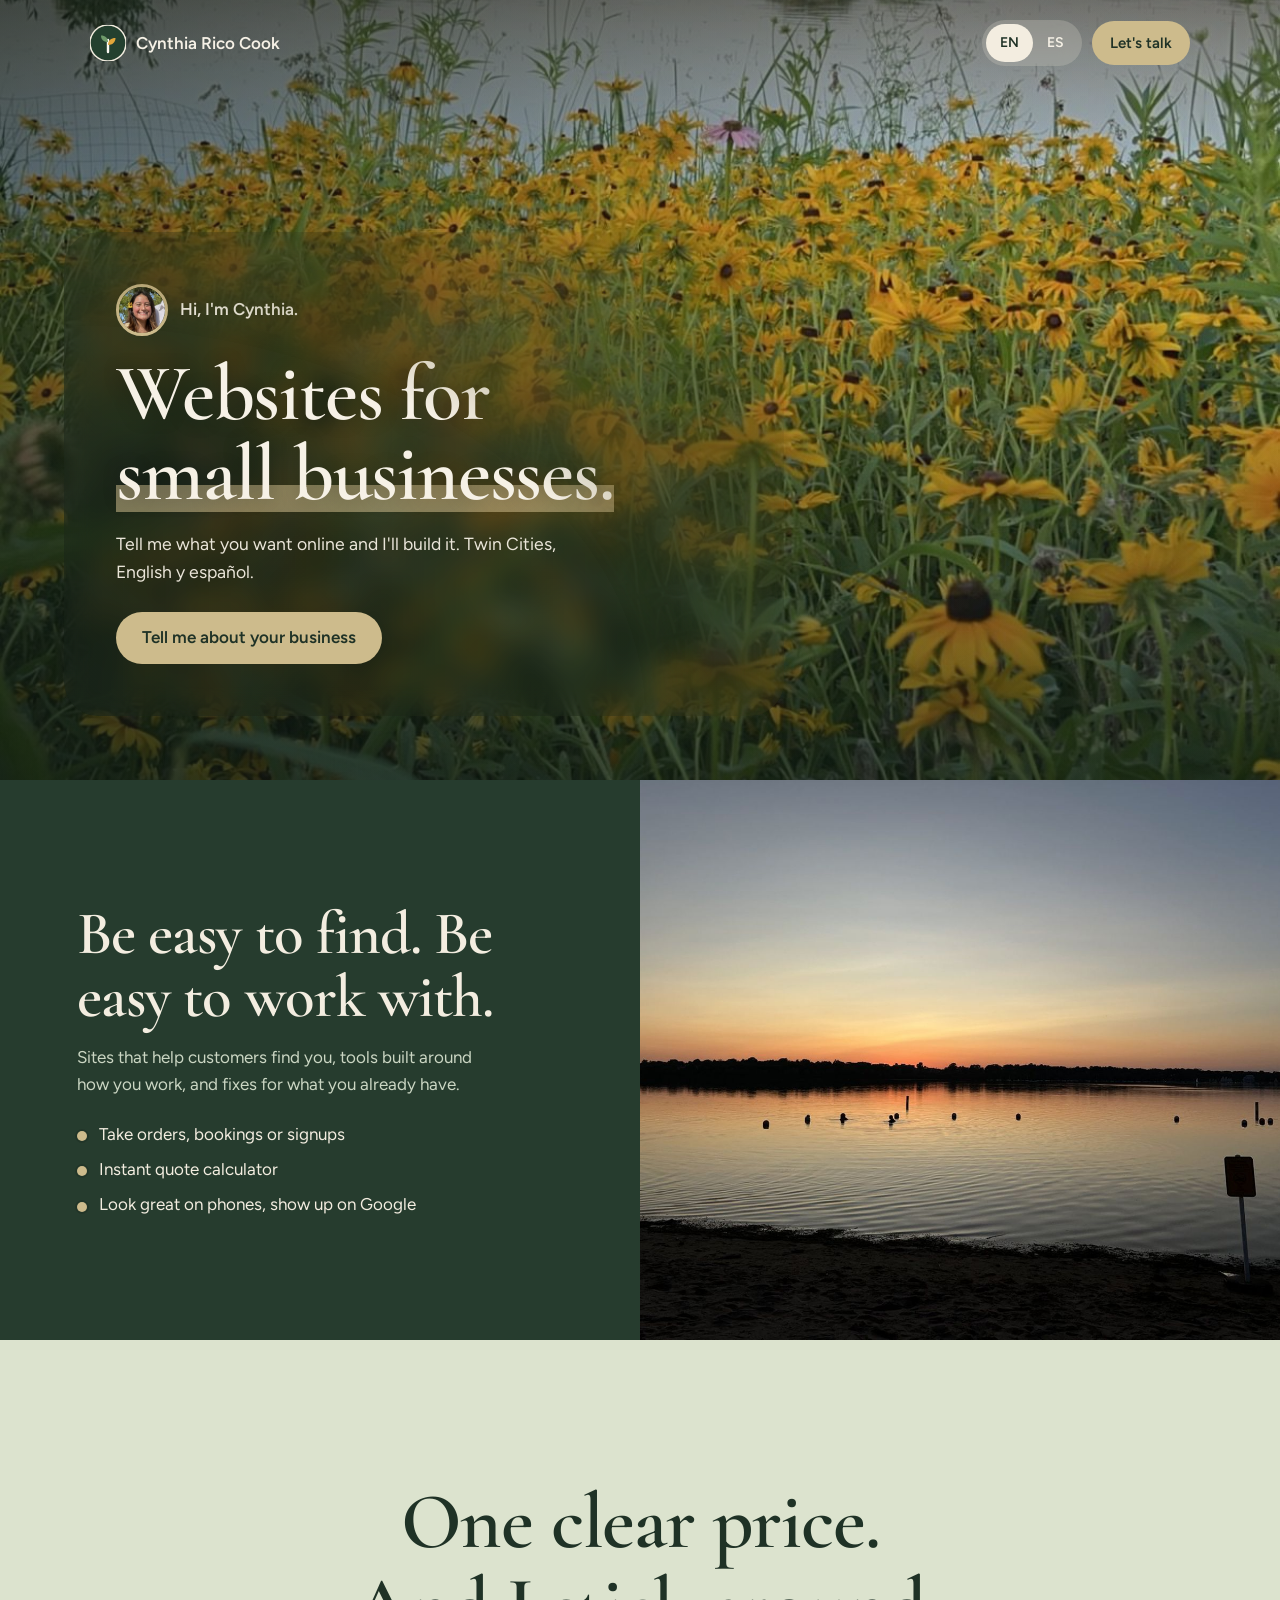
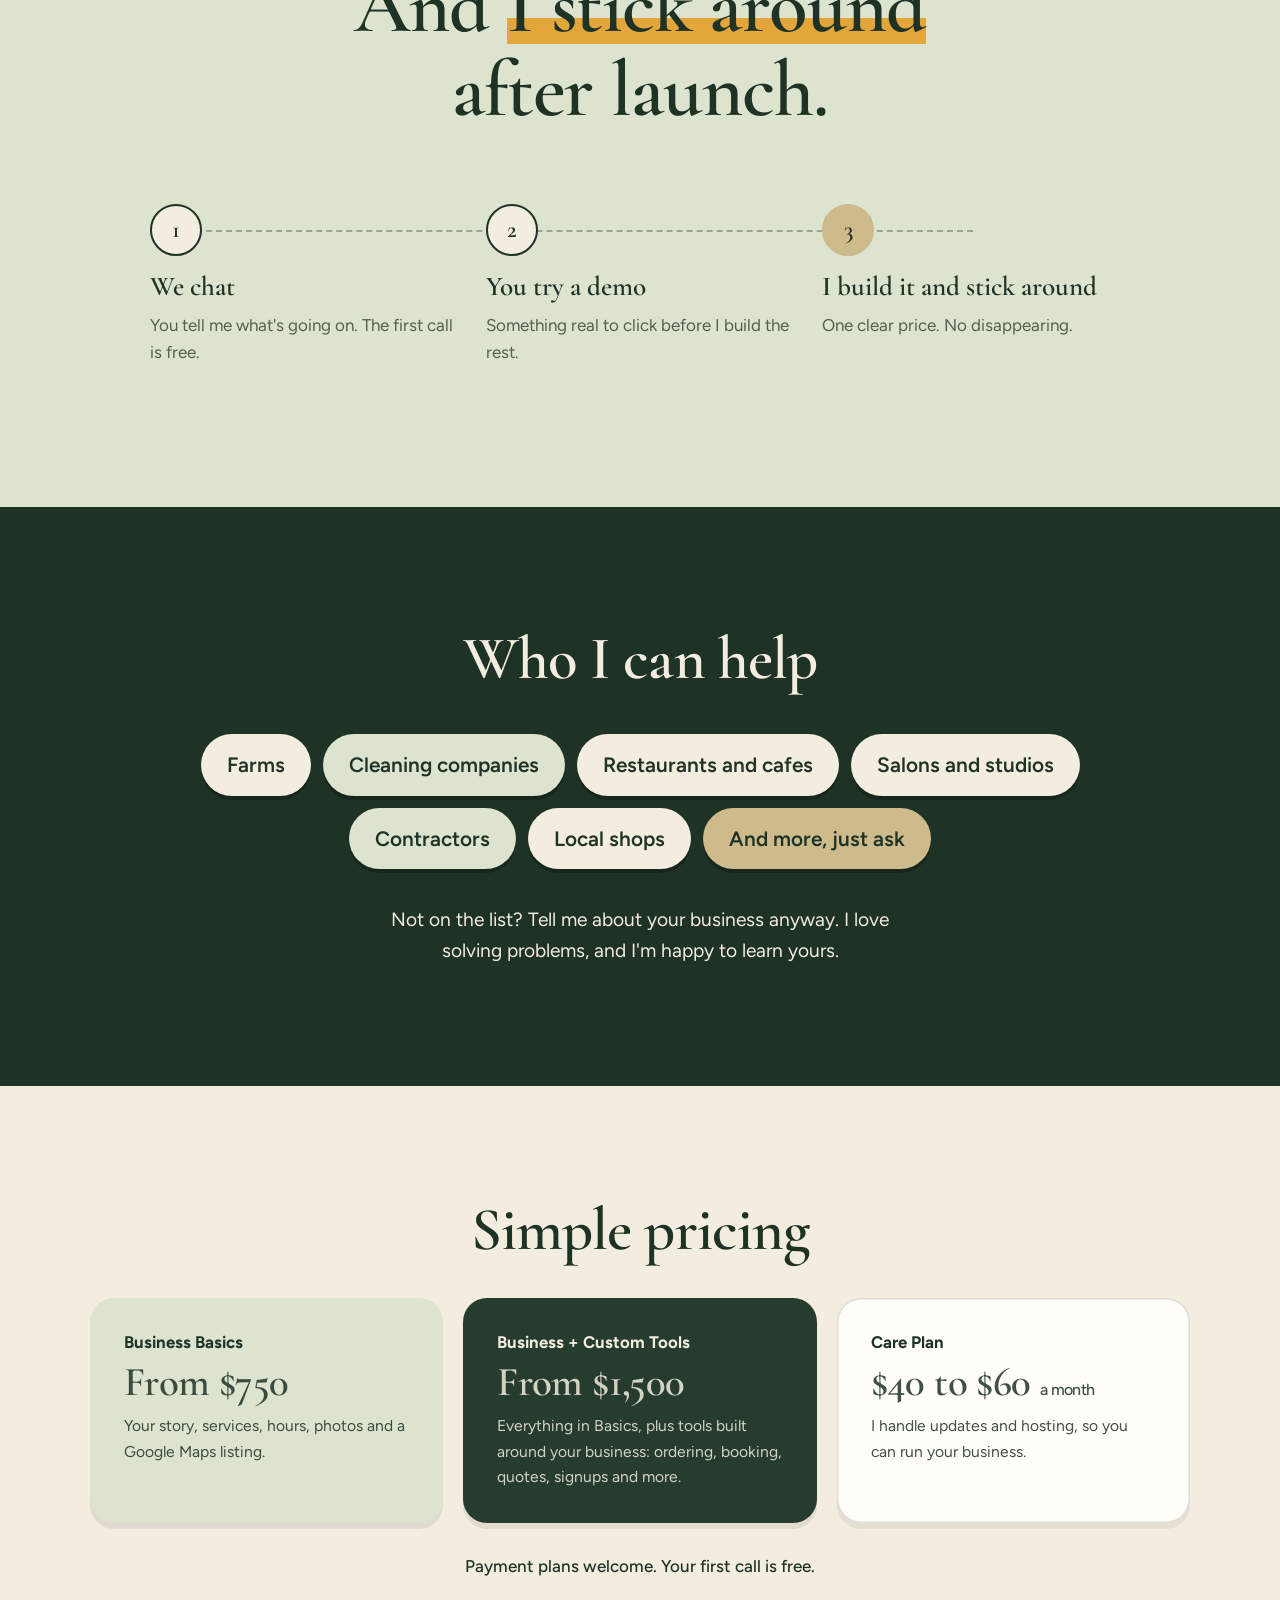
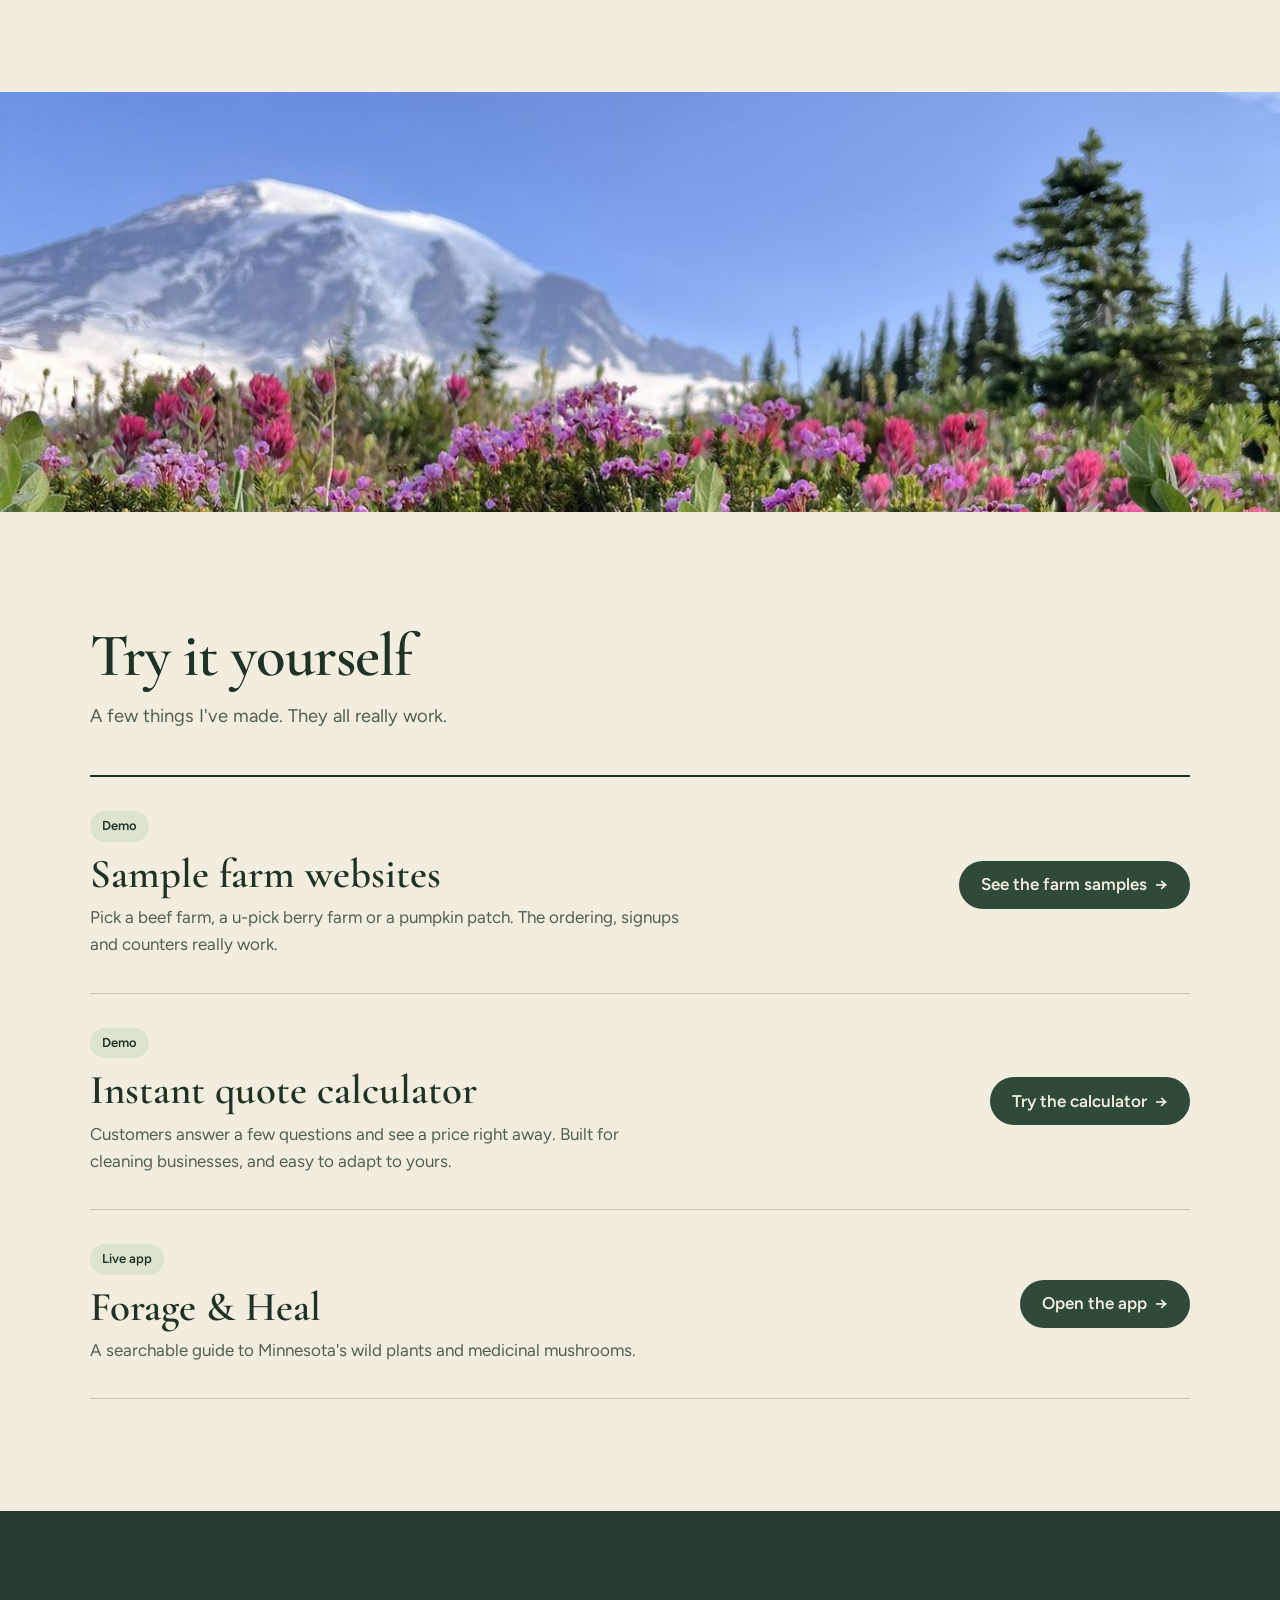
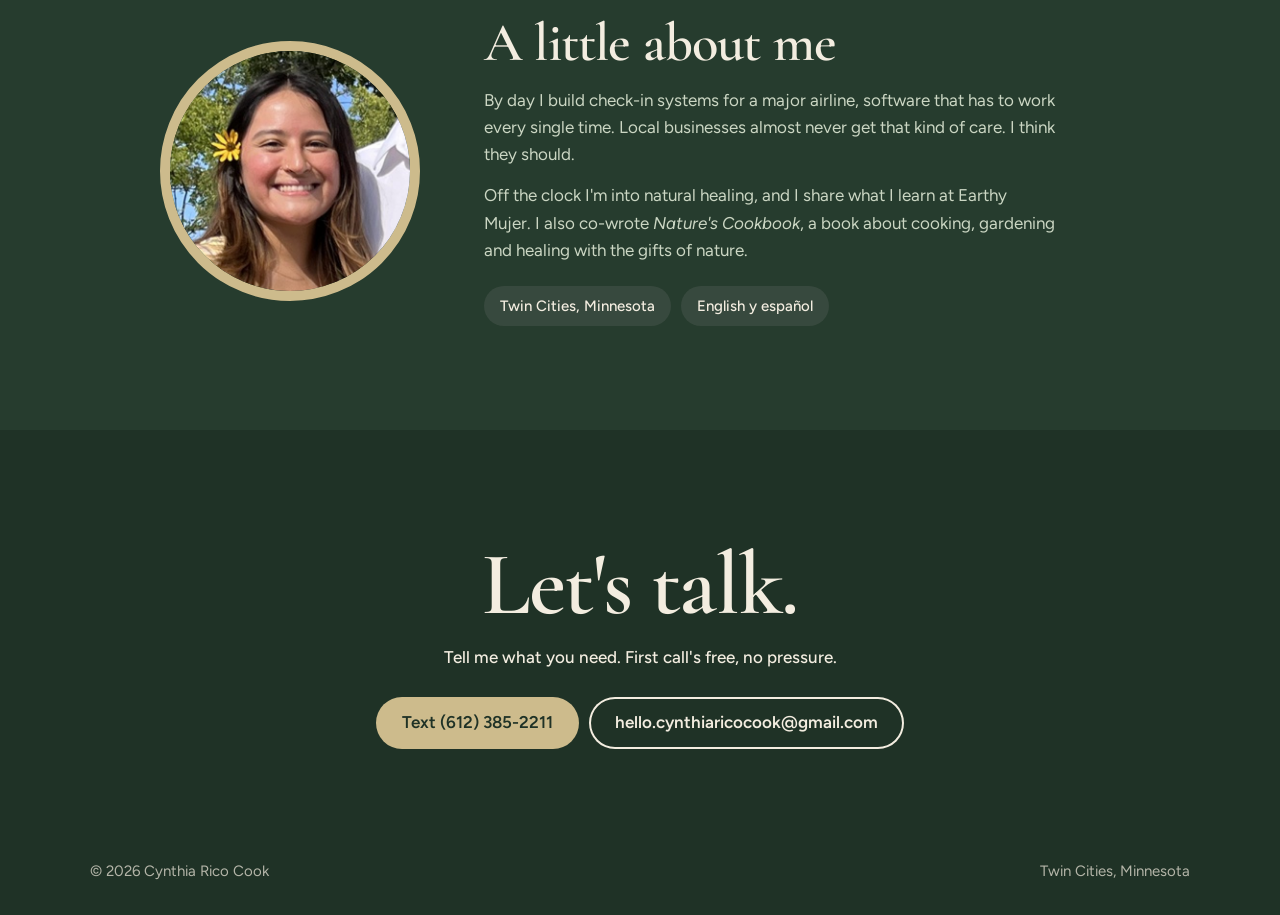
==== commit eb6dda9d: "Hero: friendly greeting instead of repeating the name Co-Authored-By: Claude Sonnet 5.5 <noreply@ant" ====
--- a/index.html
+++ b/index.html
@@ -211,7 +211,7 @@
 </div>
 </div>
 <div class="panel">
-<div class="me"><img alt="" height="52" src="img/cynthia.jpg" width="52"/><span>Cynthia Rico Cook</span></div>
+<div class="me"><img alt="" height="52" src="img/cynthia.jpg" width="52"/><span>Hi, I'm Cynthia.</span></div>
 <h1>Websites for <u>small businesses.</u></h1>
 <p class="lead">Tell me what you want online and I'll build it. Twin Cities, English y español.</p>
 <a class="btn gold" href="#contact">Tell me about your business</a>
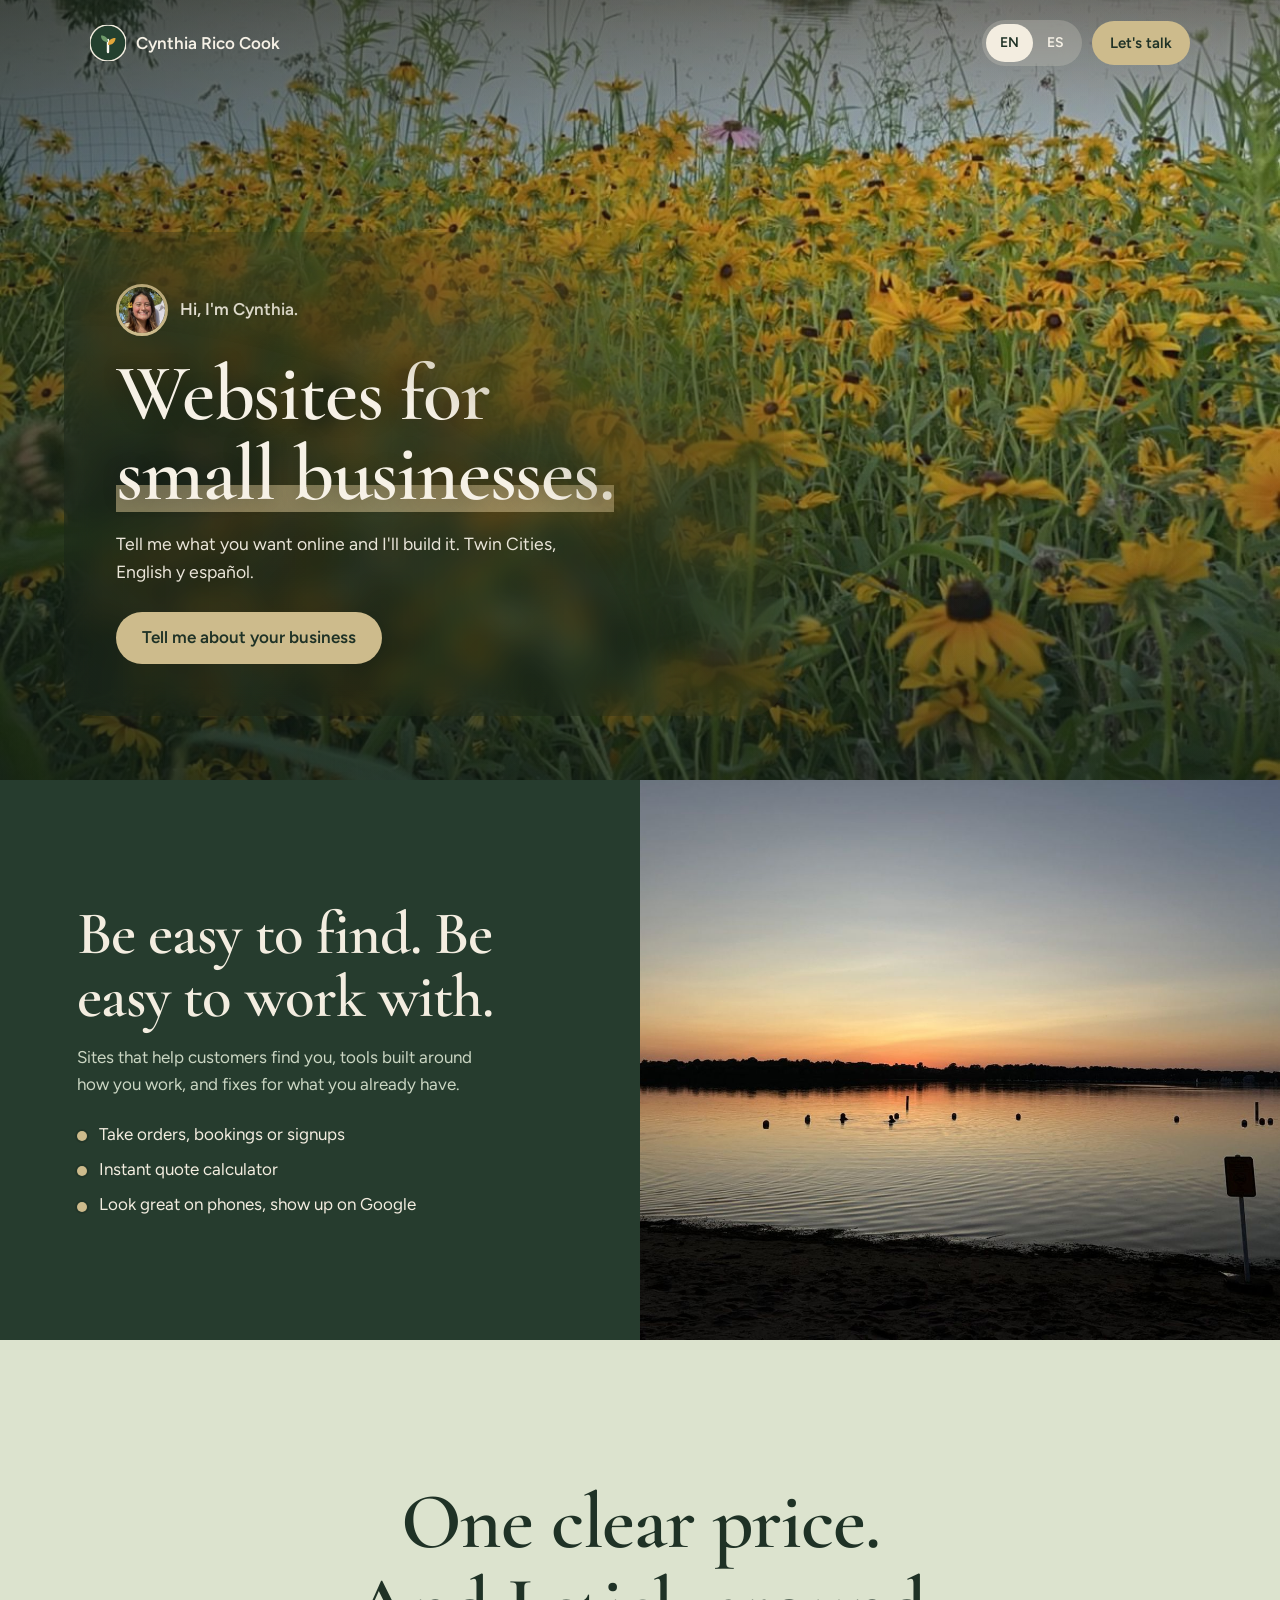
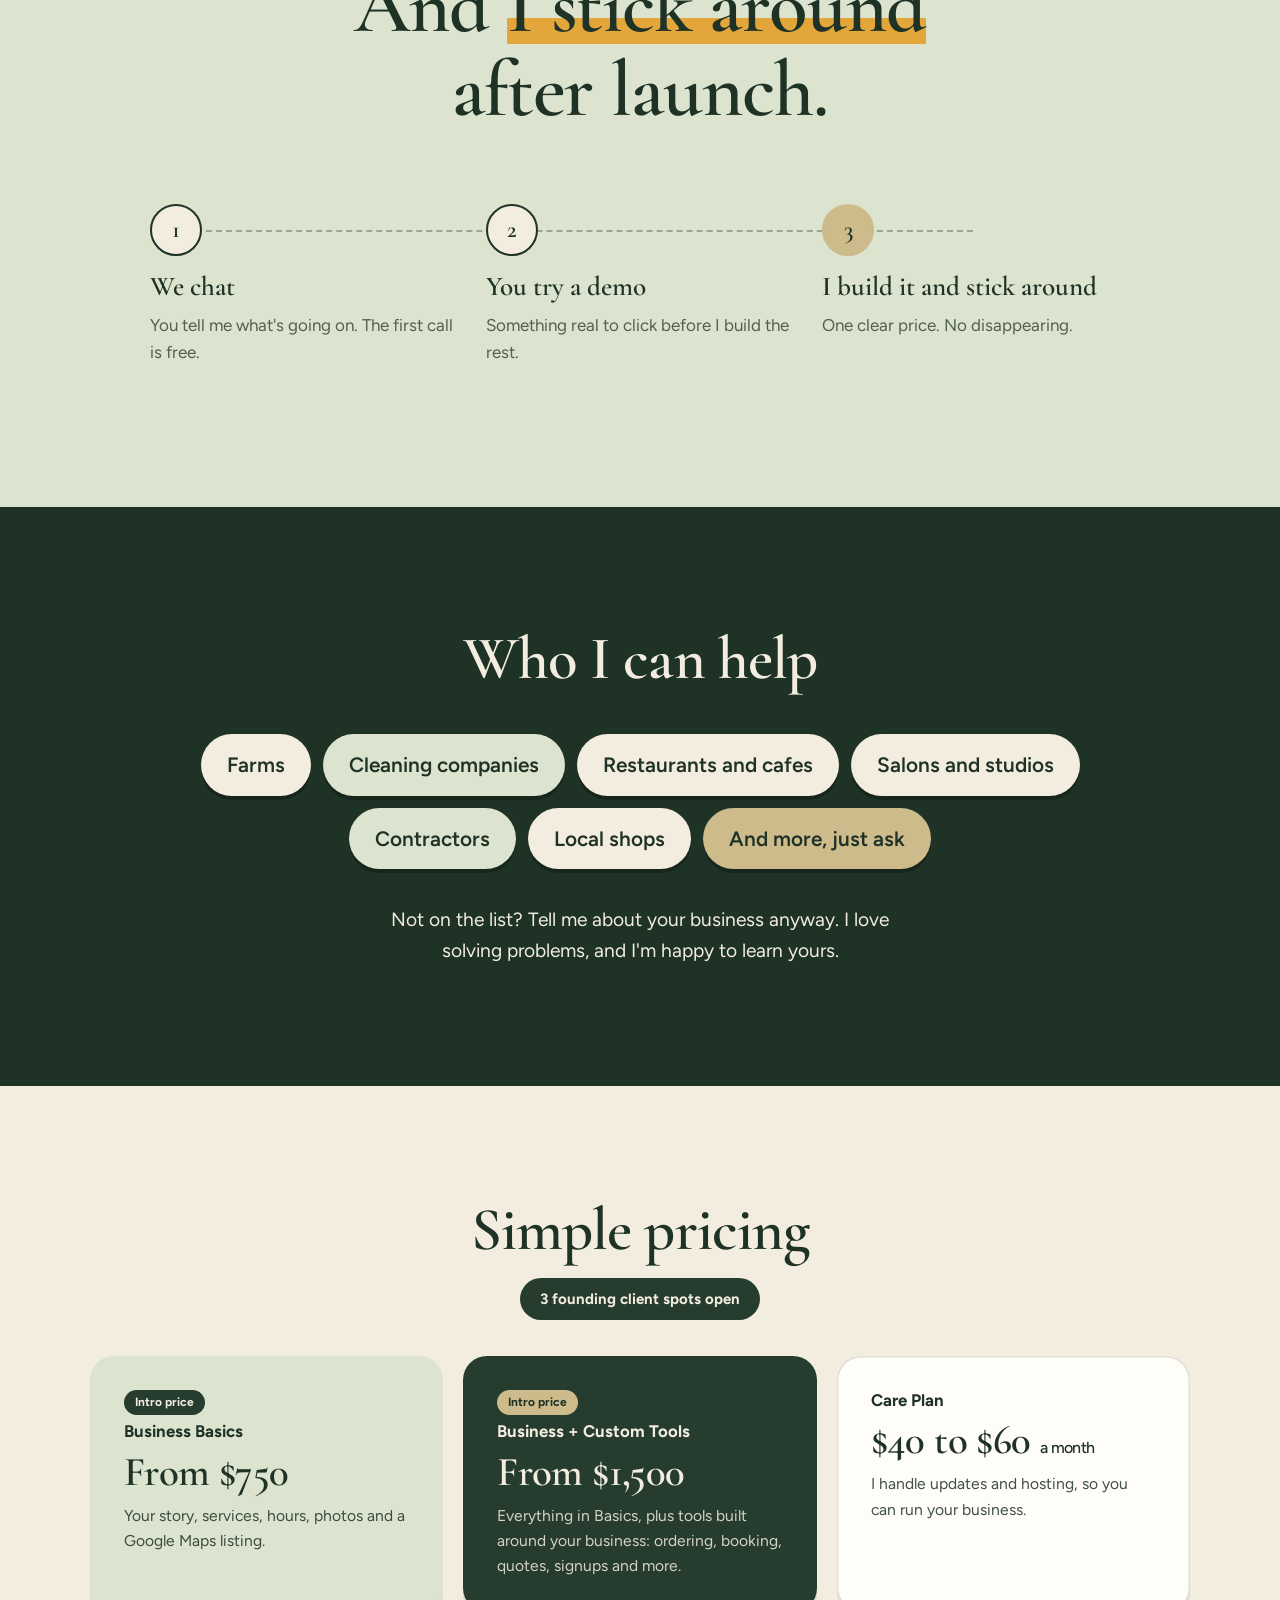
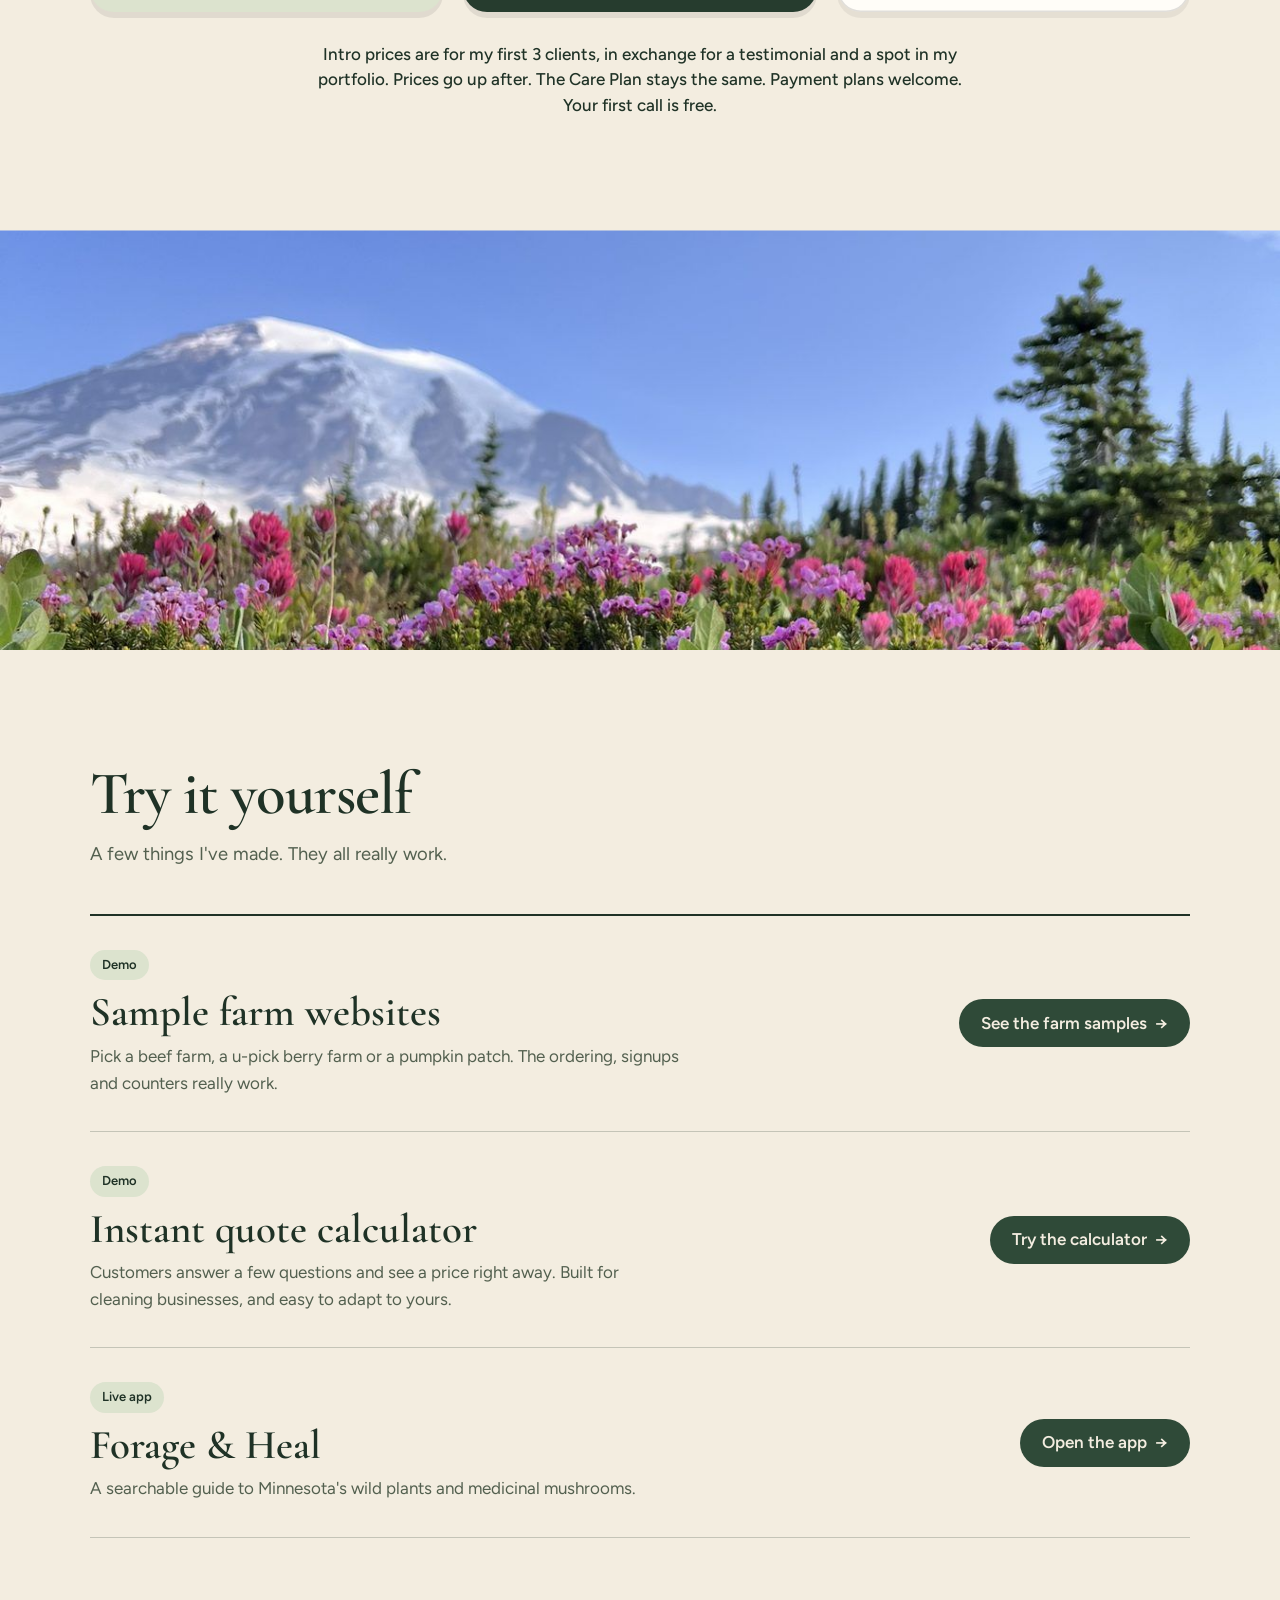
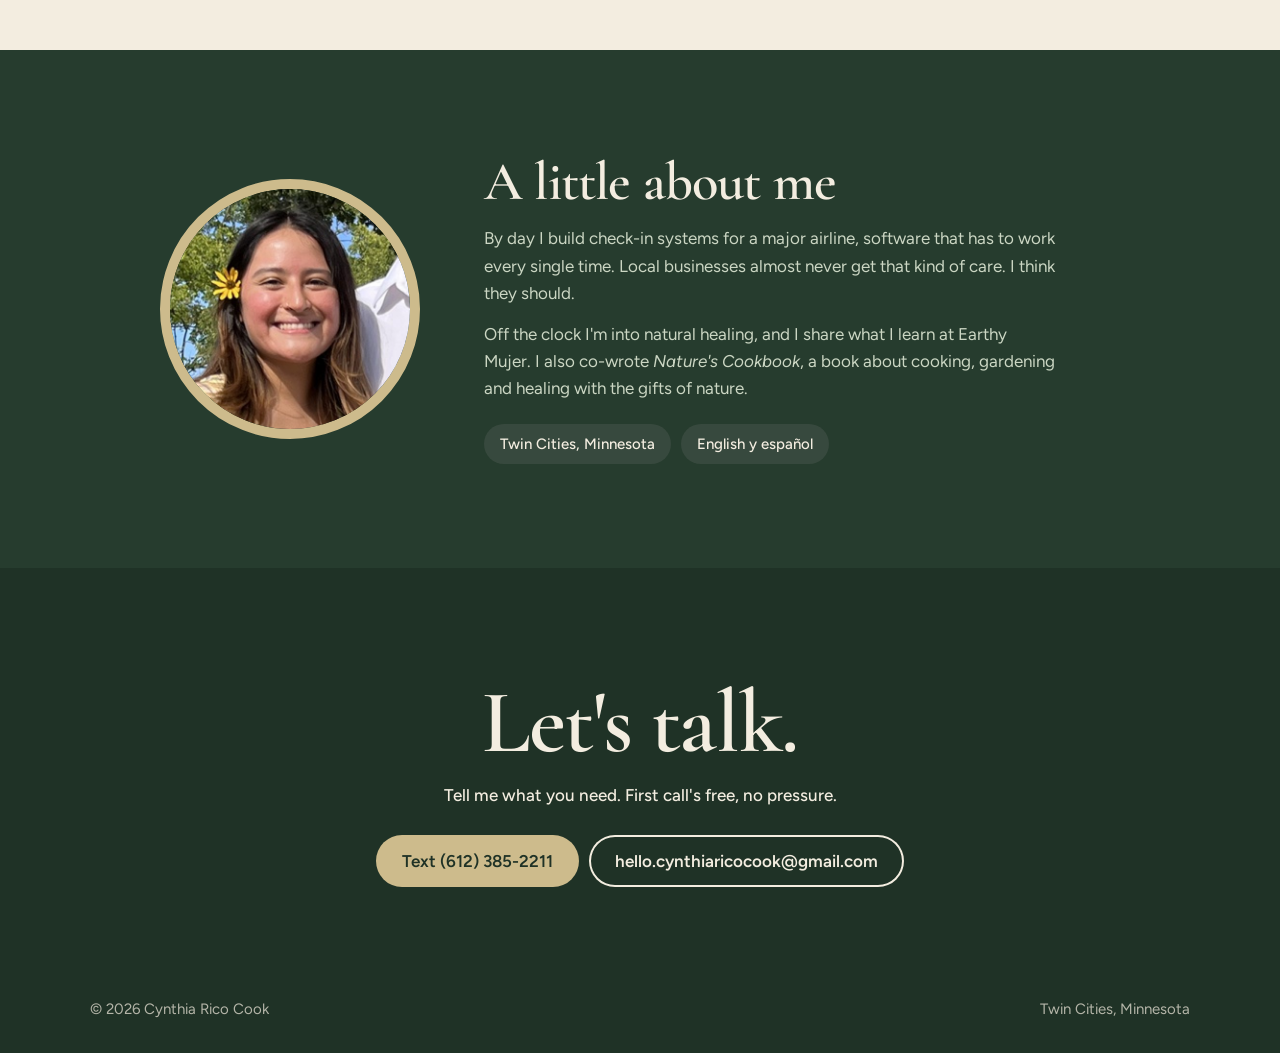
==== commit 56187a9b: "Intro pricing: 3 founding client spots note, farm page no longer shows public price Co-Authored-By: " ====
--- a/index.html
+++ b/index.html
@@ -135,9 +135,16 @@
 .plan .price{font-size:clamp(2rem,3.2vw,2.7rem);line-height:1.1;margin:8px 0}
 .plan .price small{font:500 1rem/1 var(--sans)}
 .plan p{font-size:.98rem;opacity:.85}
+.plan p.price{opacity:1}
 .plan:active{transform:scale(.98)}
 @media (hover:hover) and (pointer:fine){.plan:hover{transform:translateY(-8px);box-shadow:0 16px 0 rgba(0,0,0,.08)}.plan.p3:hover{box-shadow:inset 0 0 0 1.5px rgba(0,0,0,.12),0 16px 0 rgba(0,0,0,.06)}}
 .pricing .pf{margin-top:30px;opacity:.85;font-weight:500}
+
+.spots{display:inline-block;margin-top:16px;background:var(--green);color:var(--cream);border-radius:999px;padding:9px 20px;font-weight:700;font-size:15px}
+.intro{display:inline-block;align-self:flex-start;background:var(--green);color:var(--cream);border-radius:999px;padding:3px 11px;font-size:12px;font-weight:700;margin-bottom:6px}
+.plan.p2 .intro{background:var(--gold);color:var(--deep)}
+.plan{display:flex;flex-direction:column}
+.pricing .pf{max-width:62ch;margin-inline:auto;line-height:1.5}
 
 /* photo strip */
 .band{height:clamp(220px,34vw,420px);background:var(--bg) center 34%/cover}
@@ -257,13 +264,16 @@
 <section class="pricing" id="pricing">
 <div class="in">
 <h2>Simple pricing</h2>
+<p class="spots">3 founding client spots open</p>
 <div class="plans">
 <div class="plan p1">
+<span class="intro">Intro price</span>
 <h3>Business Basics</h3>
 <p class="price">From $750</p>
 <p>Your story, services, hours, photos and a Google Maps listing.</p>
 </div>
 <div class="plan p2">
+<span class="intro">Intro price</span>
 <h3>Business + Custom Tools</h3>
 <p class="price">From $1,500</p>
 <p>Everything in Basics, plus tools built around your business: ordering, booking, quotes, signups and more.</p>
@@ -274,7 +284,7 @@
 <p>I handle updates and hosting, so you can run your business.</p>
 </div>
 </div>
-<p class="pf">Payment plans welcome. Your first call is free.</p>
+<p class="pf">Intro prices are for my first 3 clients, in exchange for a testimonial and a spot in my portfolio. Prices go up after. The Care Plan stays the same. Payment plans welcome. Your first call is free.</p>
 </div>
 </section>
 <div aria-label="Wildflowers in front of a snowy Mount Rainier" class="band" role="img" style="--bg:url(img/rainier-wildflowers.jpg)"></div>
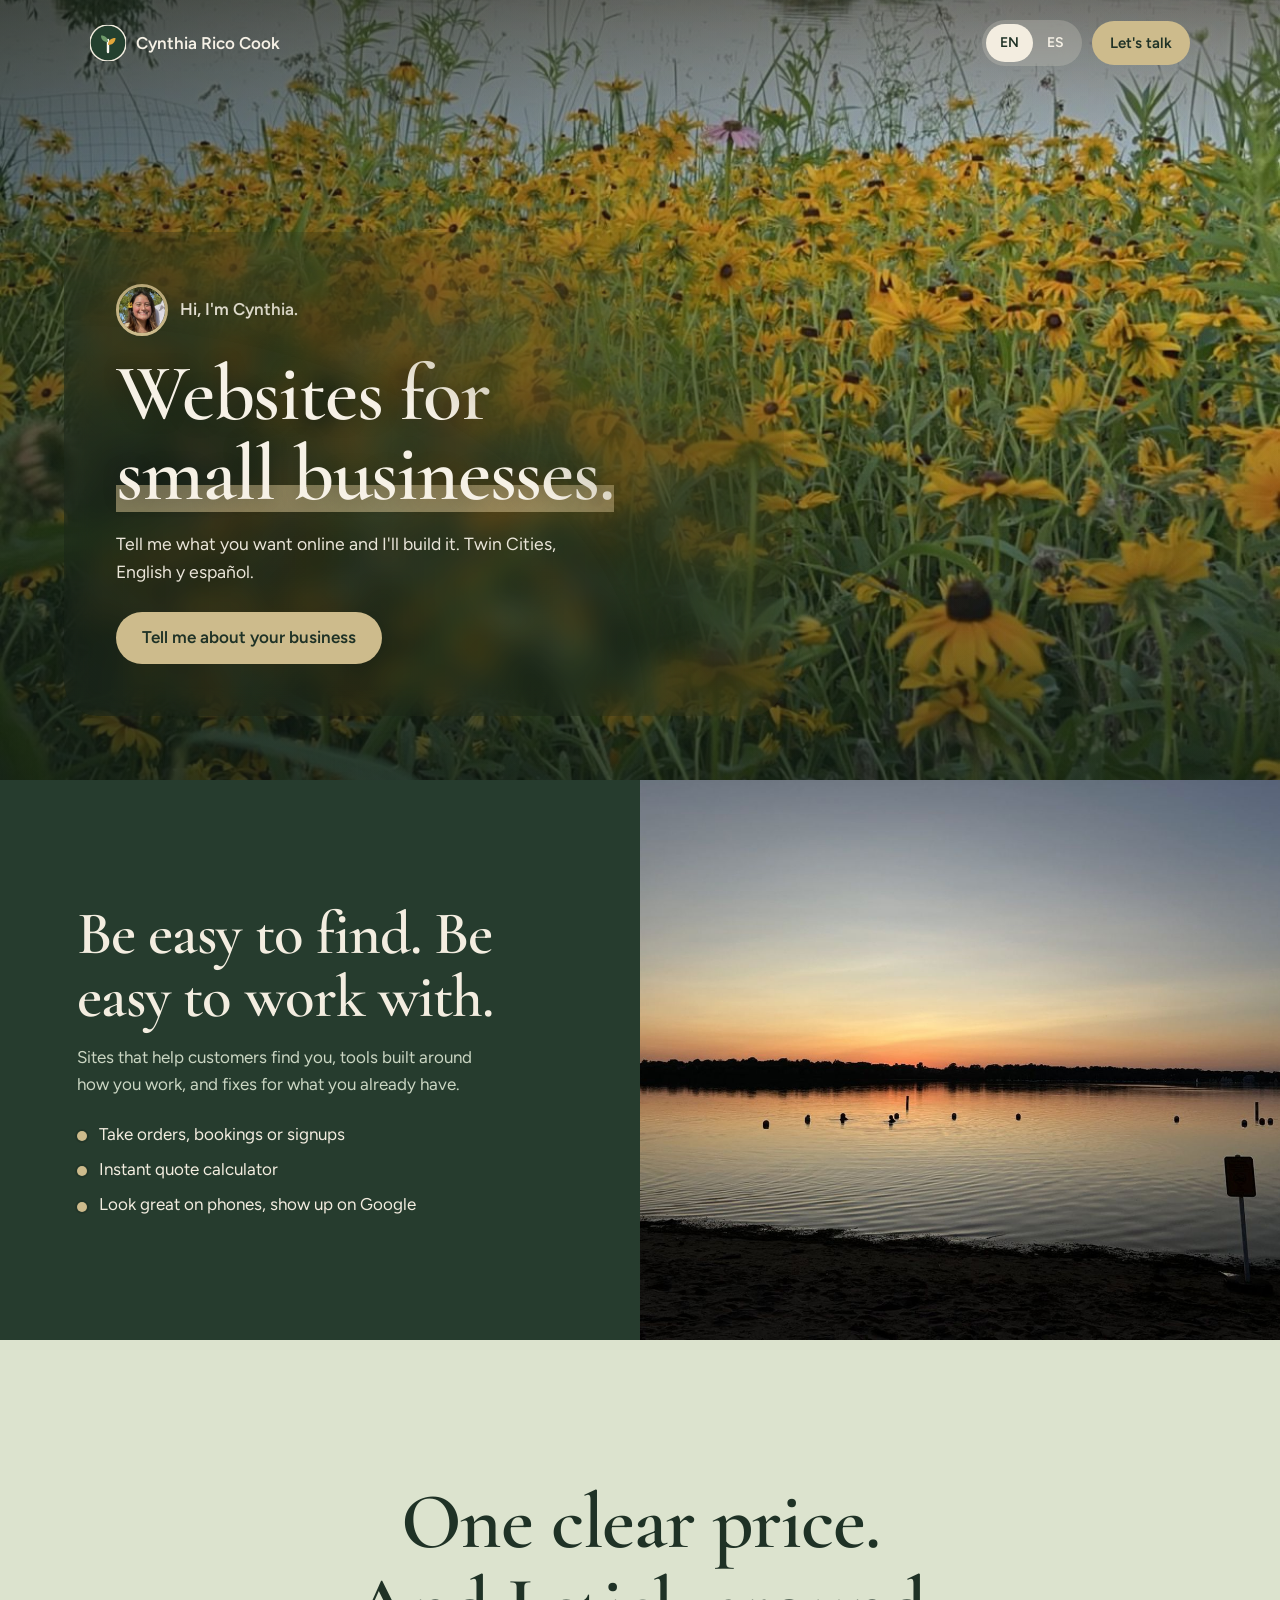
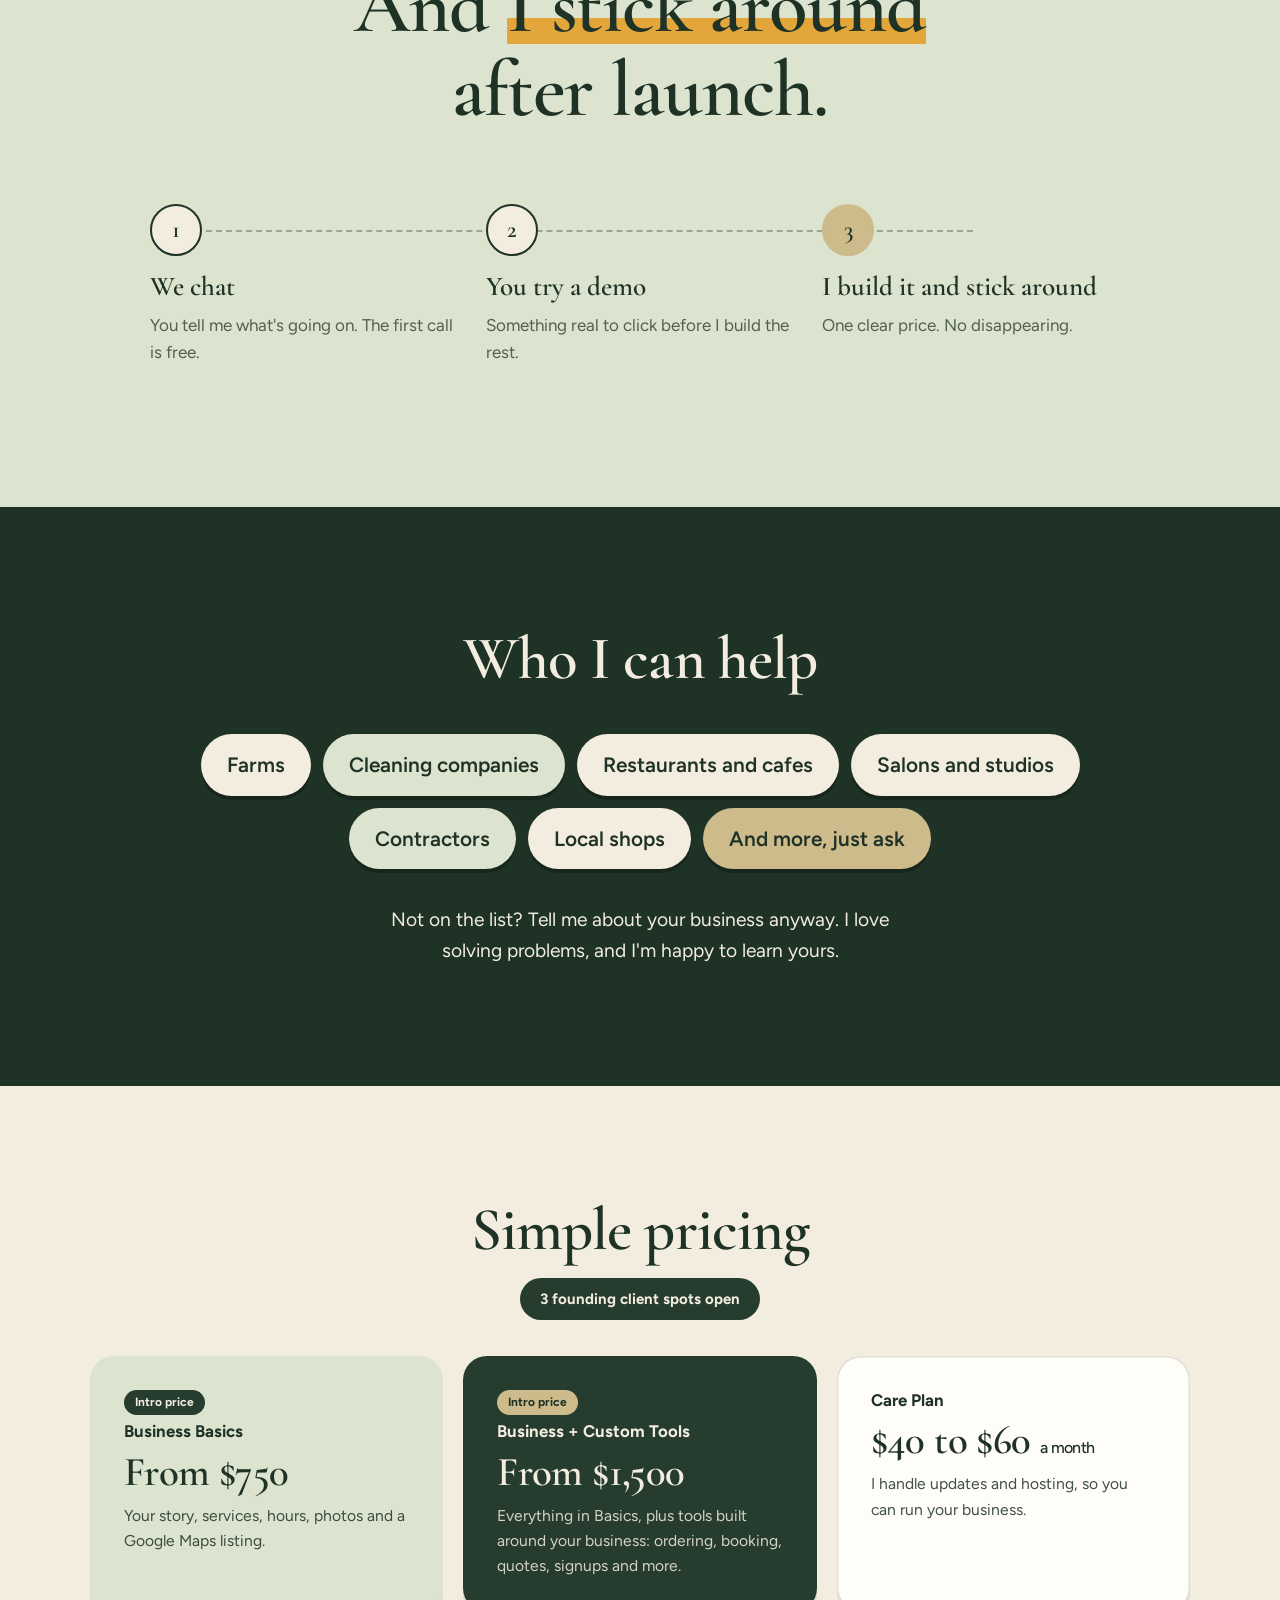
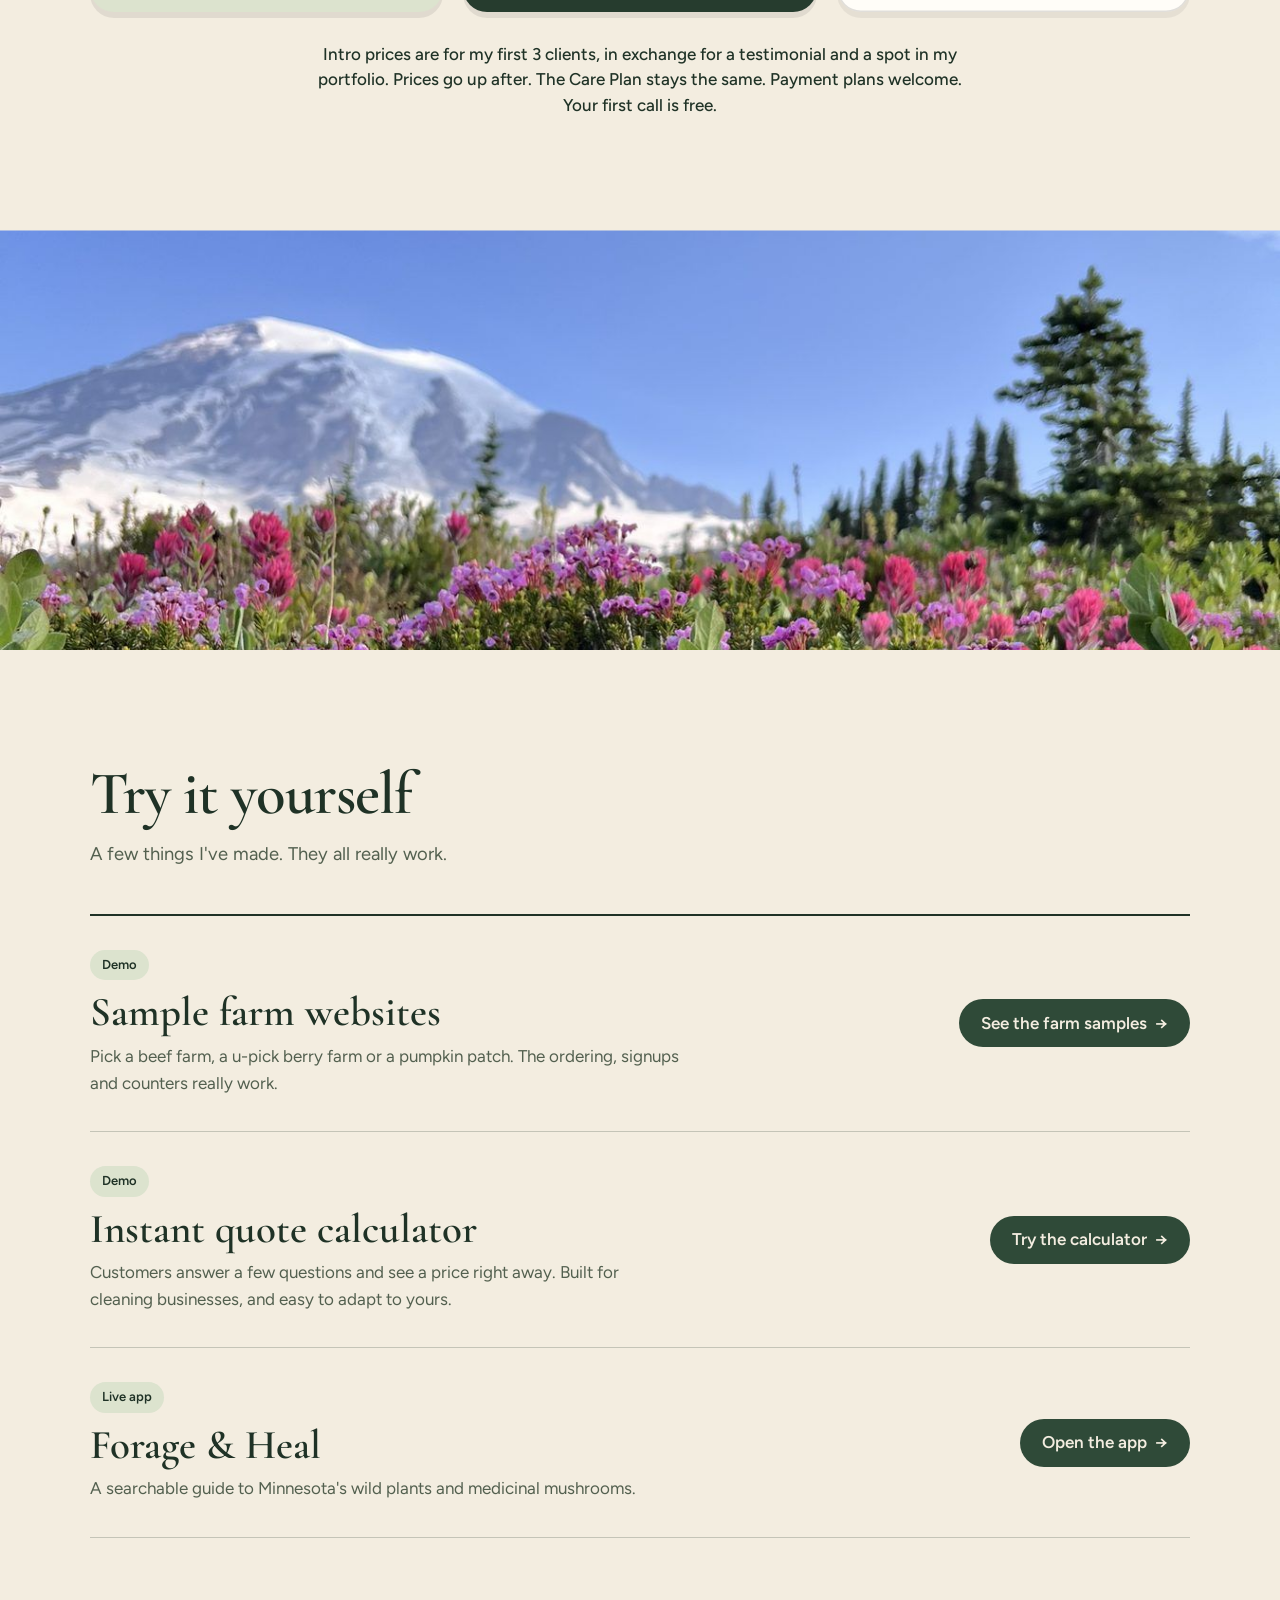
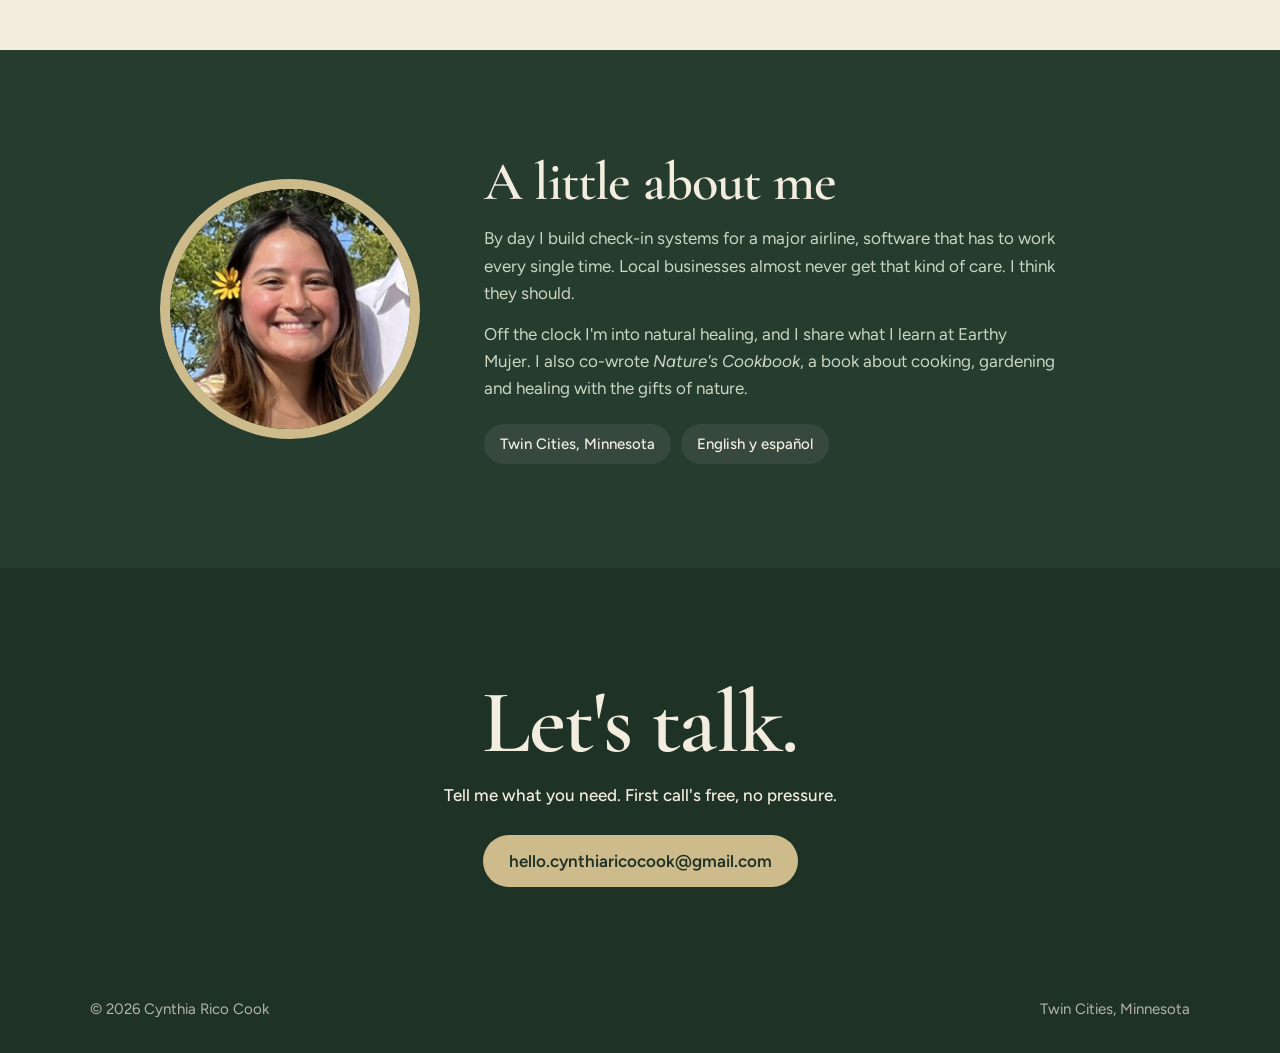
==== commit cc4880dd: "Remove phone number and text links from the site; email only Co-Authored-By: Claude Sonnet 5.5 <nore" ====
--- a/index.html
+++ b/index.html
@@ -20,7 +20,7 @@
 <meta content="https://ricocynthia.github.io/web/img/og.jpg" property="og:image"/>
 <meta content="1200" property="og:image:width"/>
 <meta content="630" property="og:image:height"/>
-<meta content="A chaga mushroom shaped like a heart, growing on a birch tree" property="og:image:alt"/>
+<meta content="Black-eyed Susans by a lake, with the words Websites for small businesses" property="og:image:alt"/>
 <meta content="summary_large_image" name="twitter:card"/>
 <script type="application/ld+json">{"@context": "https://schema.org", "@type": "ProfessionalService", "name": "Cynthia Rico Cook", "description": "I build websites and web tools for your business: sites that get you found, tools built around how you work, and fixes for what you already have. English y español. Twin Cities, Minnesota.", "url": "https://ricocynthia.github.io/web/", "image": "https://ricocynthia.github.io/web/img/og.jpg", "inLanguage": "en", "knowsLanguage": ["en", "es"], "areaServed": {"@type": "Place", "name": "Minneapolis-Saint Paul, Minnesota"}, "address": {"@type": "PostalAddress", "addressRegion": "MN", "addressCountry": "US"}, "founder": {"@type": "Person", "name": "Cynthia Rico Cook"}, "makesOffer": [{"@type": "Offer", "itemOffered": {"@type": "Service", "name": "Websites"}}, {"@type": "Offer", "itemOffered": {"@type": "Service", "name": "Custom web tools for small businesses"}}, {"@type": "Offer", "itemOffered": {"@type": "Service", "name": "Website fixes and upkeep"}}]}</script>
 <link href="https://fonts.googleapis.com" rel="preconnect"/>
@@ -329,7 +329,7 @@
 <div class="in">
 <h2>Let's talk.</h2>
 <p>Tell me what you need. First call's free, no pressure.</p>
-<div class="reach"><a class="btn gold" href="sms:+16123852211">Text (612) 385-2211</a><a class="btn ghost" href="mailto:hello.cynthiaricocook@gmail.com">hello.cynthiaricocook@gmail.com</a></div>
+<div class="reach"><a class="btn gold" href="mailto:hello.cynthiaricocook@gmail.com">hello.cynthiaricocook@gmail.com</a></div>
 </div>
 </section>
 <footer><span>© 2026 Cynthia Rico Cook</span><span>Twin Cities, Minnesota</span></footer>
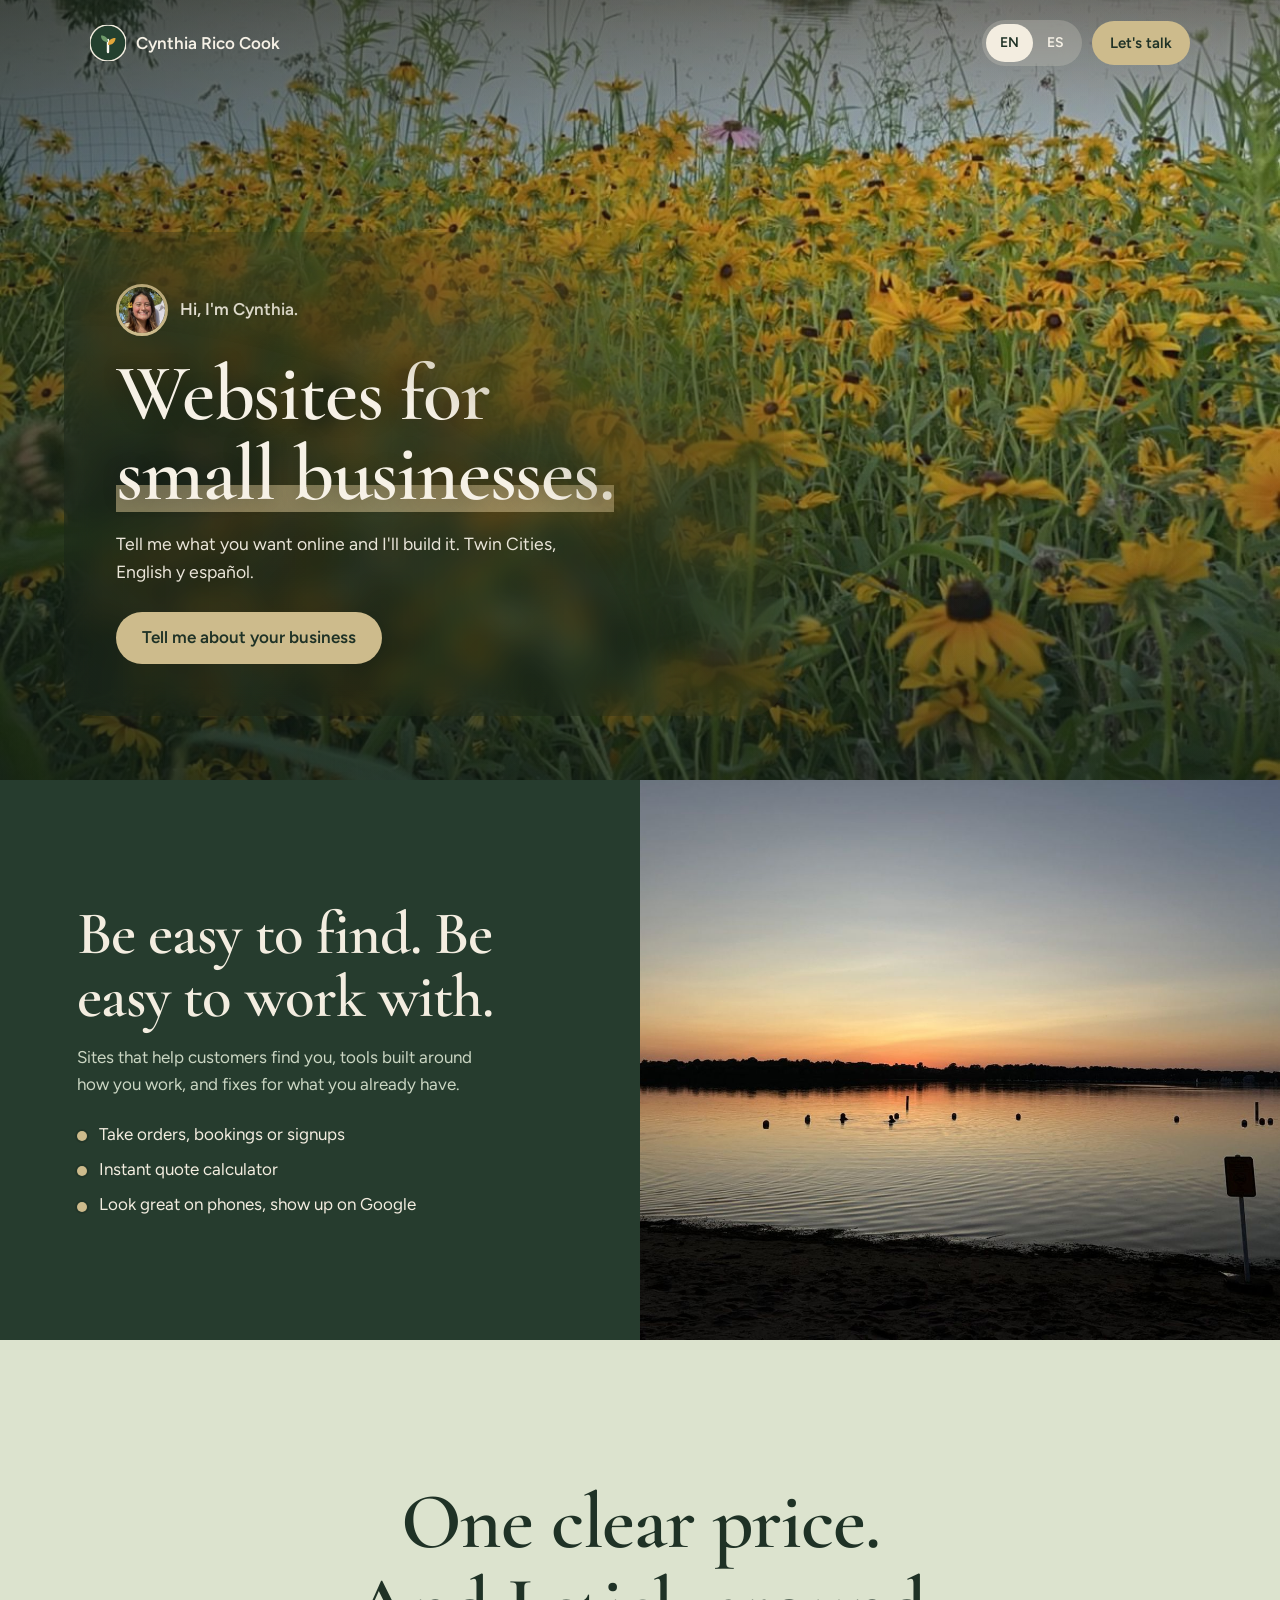
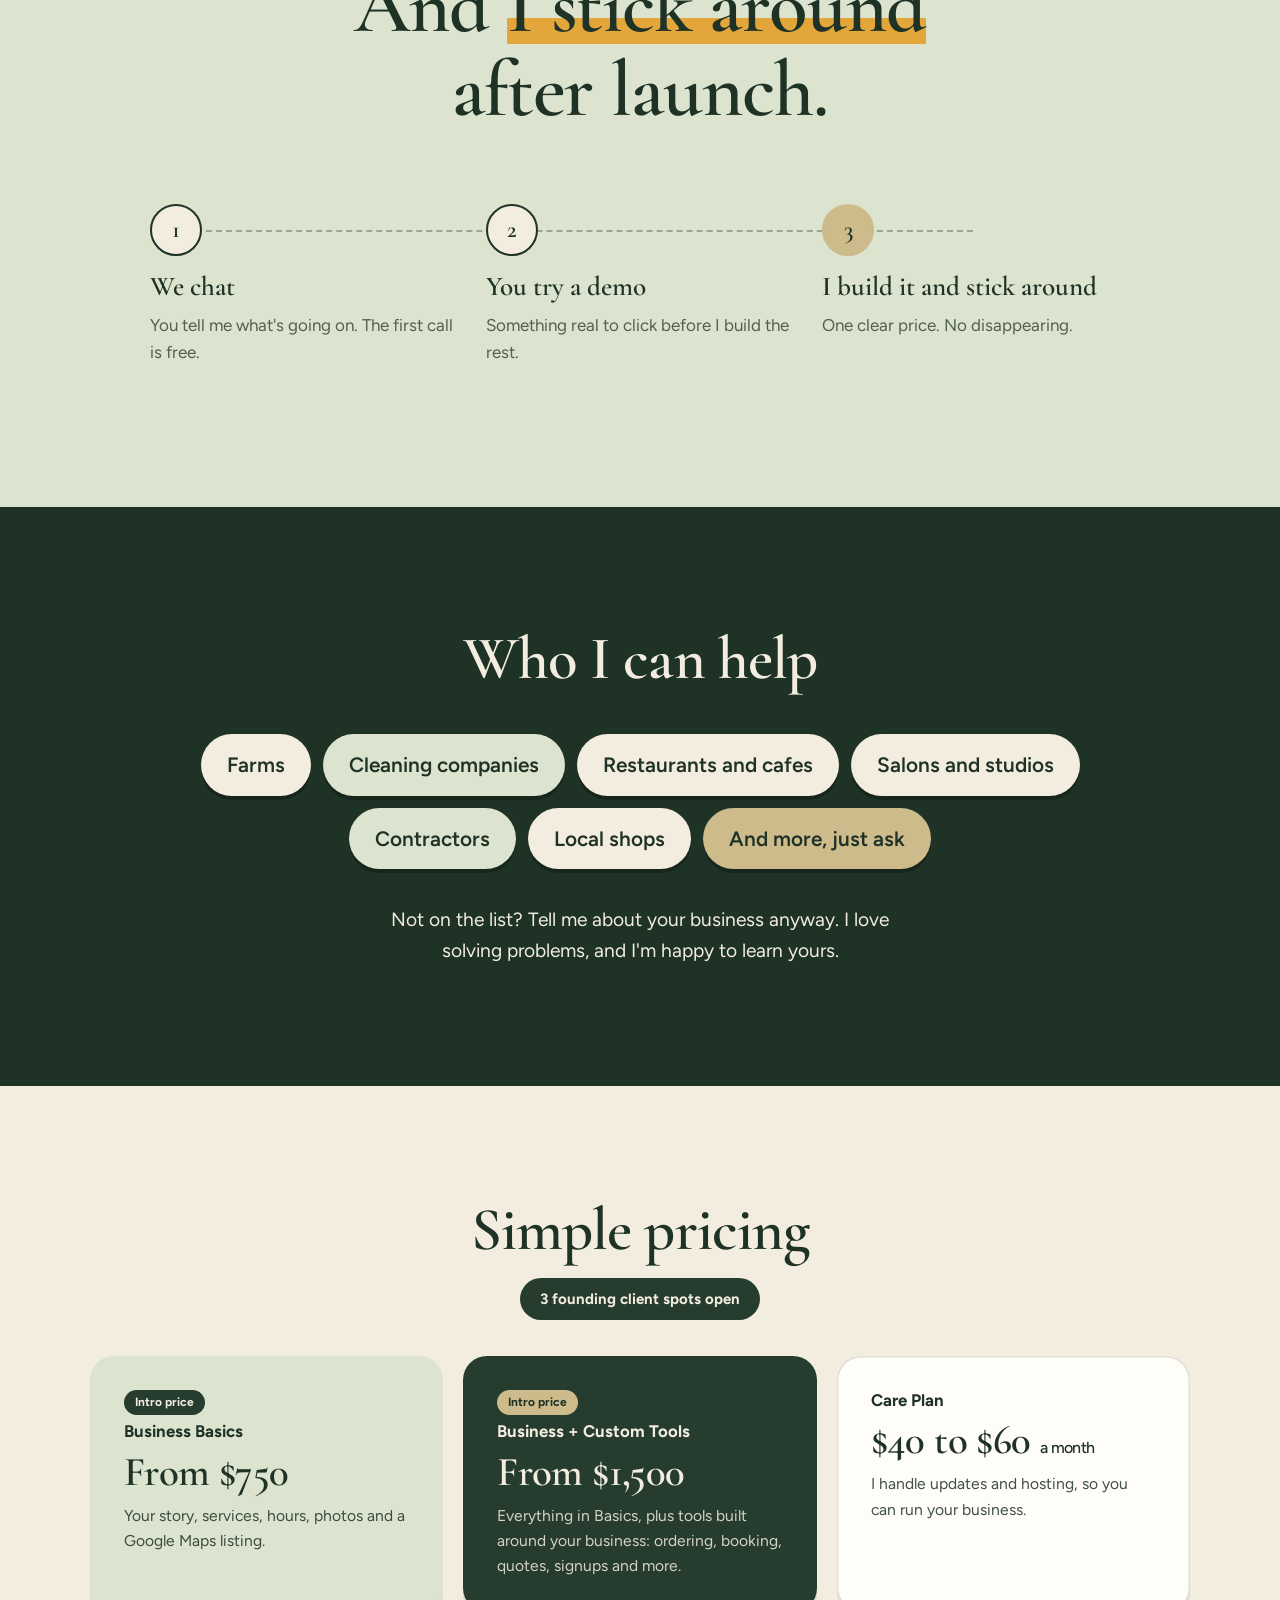
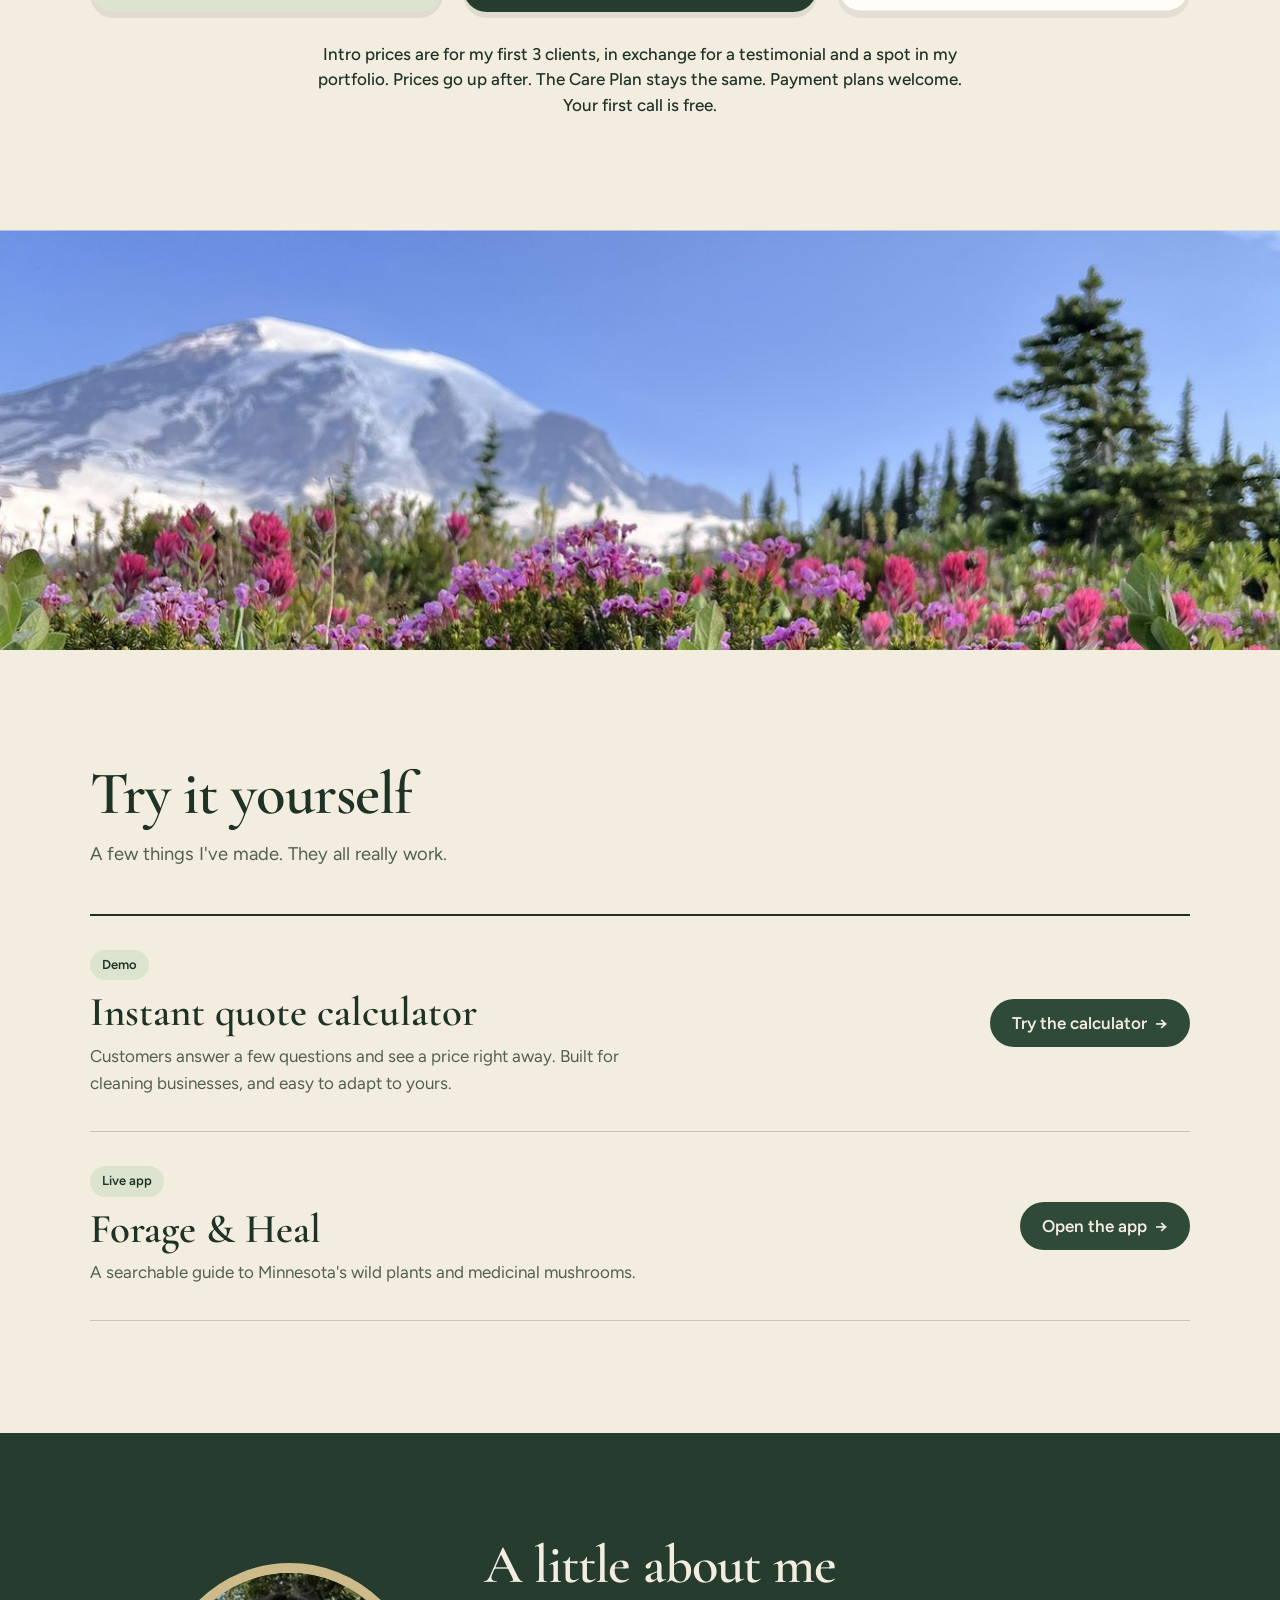
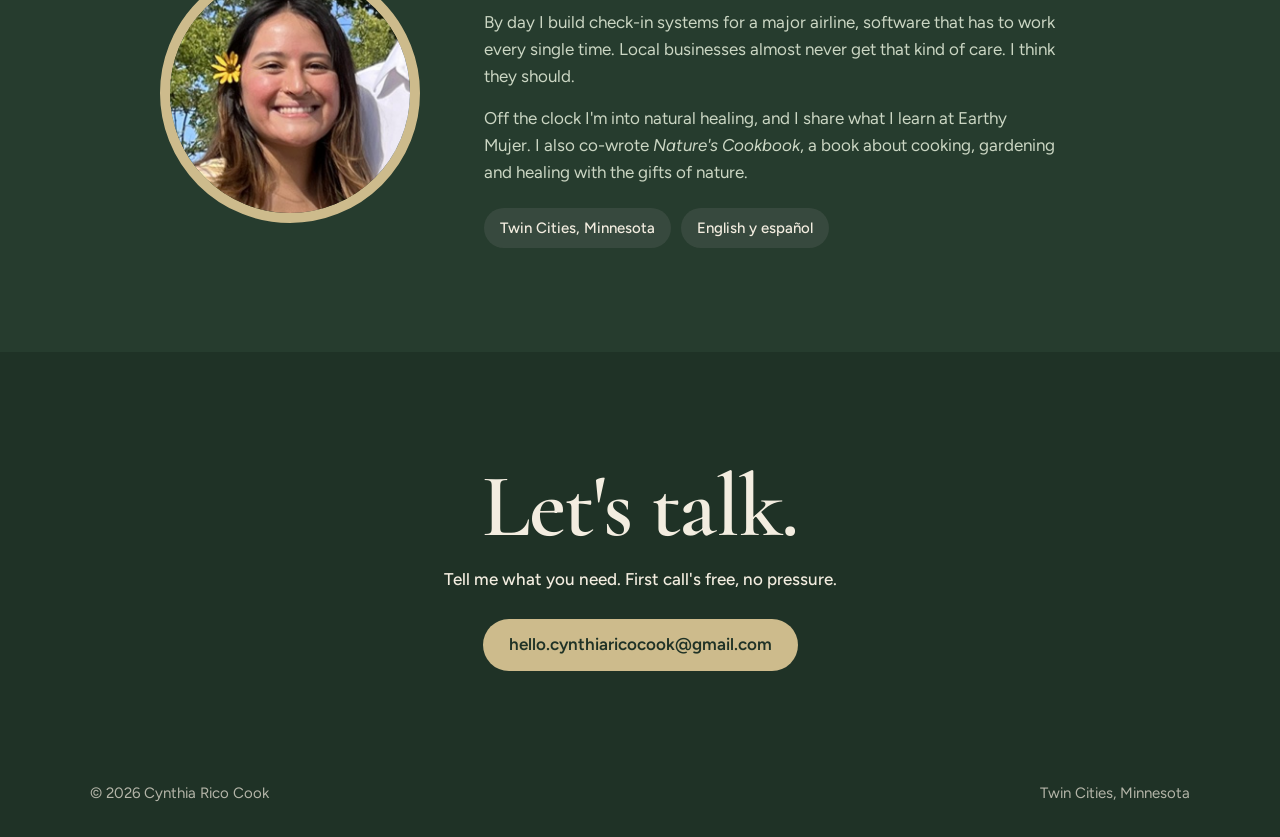
==== commit 415698dc: "Remove the farm demo row from the Try it yourself section Co-Authored-By: Claude Sonnet 5.5 <noreply" ====
--- a/index.html
+++ b/index.html
@@ -6,23 +6,23 @@
 <meta content="width=device-width, initial-scale=1" name="viewport"/>
 <title>Cynthia Rico Cook | Websites and web tools for your business</title>
 <meta content="I build websites and web tools for your business: sites that get you found, tools built around how you work, and fixes for what you already have. English y español. Twin Cities, Minnesota." name="description"/>
-<link href="https://ricocynthia.github.io/web/" rel="canonical"/>
-<link href="https://ricocynthia.github.io/web/" hreflang="en" rel="alternate"/>
-<link href="https://ricocynthia.github.io/web/es/" hreflang="es" rel="alternate"/>
-<link href="https://ricocynthia.github.io/web/" hreflang="x-default" rel="alternate"/>
+<link href="https://cynthiaricocook.com/" rel="canonical"/>
+<link href="https://cynthiaricocook.com/" hreflang="en" rel="alternate"/>
+<link href="https://cynthiaricocook.com/es/" hreflang="es" rel="alternate"/>
+<link href="https://cynthiaricocook.com/" hreflang="x-default" rel="alternate"/>
 <link href="favicon.svg" rel="icon" type="image/svg+xml"/>
 <meta content="website" property="og:type"/>
 <meta content="Cynthia Rico Cook" property="og:site_name"/>
 <meta content="Cynthia Rico Cook | Websites and web tools for your business" property="og:title"/>
 <meta content="I build websites and web tools for your business: sites that get you found, tools built around how you work, and fixes for what you already have. English y español. Twin Cities, Minnesota." property="og:description"/>
-<meta content="https://ricocynthia.github.io/web/" property="og:url"/>
+<meta content="https://cynthiaricocook.com/" property="og:url"/>
 <meta content="en_US" property="og:locale"/>
-<meta content="https://ricocynthia.github.io/web/img/og.jpg" property="og:image"/>
+<meta content="https://cynthiaricocook.com/img/og.jpg" property="og:image"/>
 <meta content="1200" property="og:image:width"/>
 <meta content="630" property="og:image:height"/>
 <meta content="Black-eyed Susans by a lake, with the words Websites for small businesses" property="og:image:alt"/>
 <meta content="summary_large_image" name="twitter:card"/>
-<script type="application/ld+json">{"@context": "https://schema.org", "@type": "ProfessionalService", "name": "Cynthia Rico Cook", "description": "I build websites and web tools for your business: sites that get you found, tools built around how you work, and fixes for what you already have. English y español. Twin Cities, Minnesota.", "url": "https://ricocynthia.github.io/web/", "image": "https://ricocynthia.github.io/web/img/og.jpg", "inLanguage": "en", "knowsLanguage": ["en", "es"], "areaServed": {"@type": "Place", "name": "Minneapolis-Saint Paul, Minnesota"}, "address": {"@type": "PostalAddress", "addressRegion": "MN", "addressCountry": "US"}, "founder": {"@type": "Person", "name": "Cynthia Rico Cook"}, "makesOffer": [{"@type": "Offer", "itemOffered": {"@type": "Service", "name": "Websites"}}, {"@type": "Offer", "itemOffered": {"@type": "Service", "name": "Custom web tools for small businesses"}}, {"@type": "Offer", "itemOffered": {"@type": "Service", "name": "Website fixes and upkeep"}}]}</script>
+<script type="application/ld+json">{"@context": "https://schema.org", "@type": "ProfessionalService", "name": "Cynthia Rico Cook", "description": "I build websites and web tools for your business: sites that get you found, tools built around how you work, and fixes for what you already have. English y español. Twin Cities, Minnesota.", "url": "https://cynthiaricocook.com/", "image": "https://cynthiaricocook.com/img/og.jpg", "inLanguage": "en", "knowsLanguage": ["en", "es"], "areaServed": {"@type": "Place", "name": "Minneapolis-Saint Paul, Minnesota"}, "address": {"@type": "PostalAddress", "addressRegion": "MN", "addressCountry": "US"}, "founder": {"@type": "Person", "name": "Cynthia Rico Cook"}, "makesOffer": [{"@type": "Offer", "itemOffered": {"@type": "Service", "name": "Websites"}}, {"@type": "Offer", "itemOffered": {"@type": "Service", "name": "Custom web tools for small businesses"}}, {"@type": "Offer", "itemOffered": {"@type": "Service", "name": "Website fixes and upkeep"}}]}</script>
 <link href="https://fonts.googleapis.com" rel="preconnect"/>
 <link crossorigin="" href="https://fonts.gstatic.com" rel="preconnect"/>
 <link href="https://fonts.googleapis.com/css2?family=Cormorant+Garamond:wght@500;600&amp;family=Figtree:wght@400;500;600;700&amp;display=swap" rel="stylesheet"/>
@@ -293,11 +293,6 @@
 <h2>Try it yourself</h2>
 <p class="lead">A few things I've made. They all really work.</p>
 <div class="demos">
-<a class="demo" href="farm-demo/">
-<div><span class="tag">Demo</span><h3>Sample farm websites</h3>
-<p>Pick a beef farm, a u-pick berry farm or a pumpkin patch. The ordering, signups and counters really work.</p></div>
-<span class="go">See the farm samples</span>
-</a>
 <a class="demo" href="quote-demo/">
 <div><span class="tag">Demo</span><h3>Instant quote calculator</h3>
 <p>Customers answer a few questions and see a price right away. Built for cleaning businesses, and easy to adapt to yours.</p></div>
